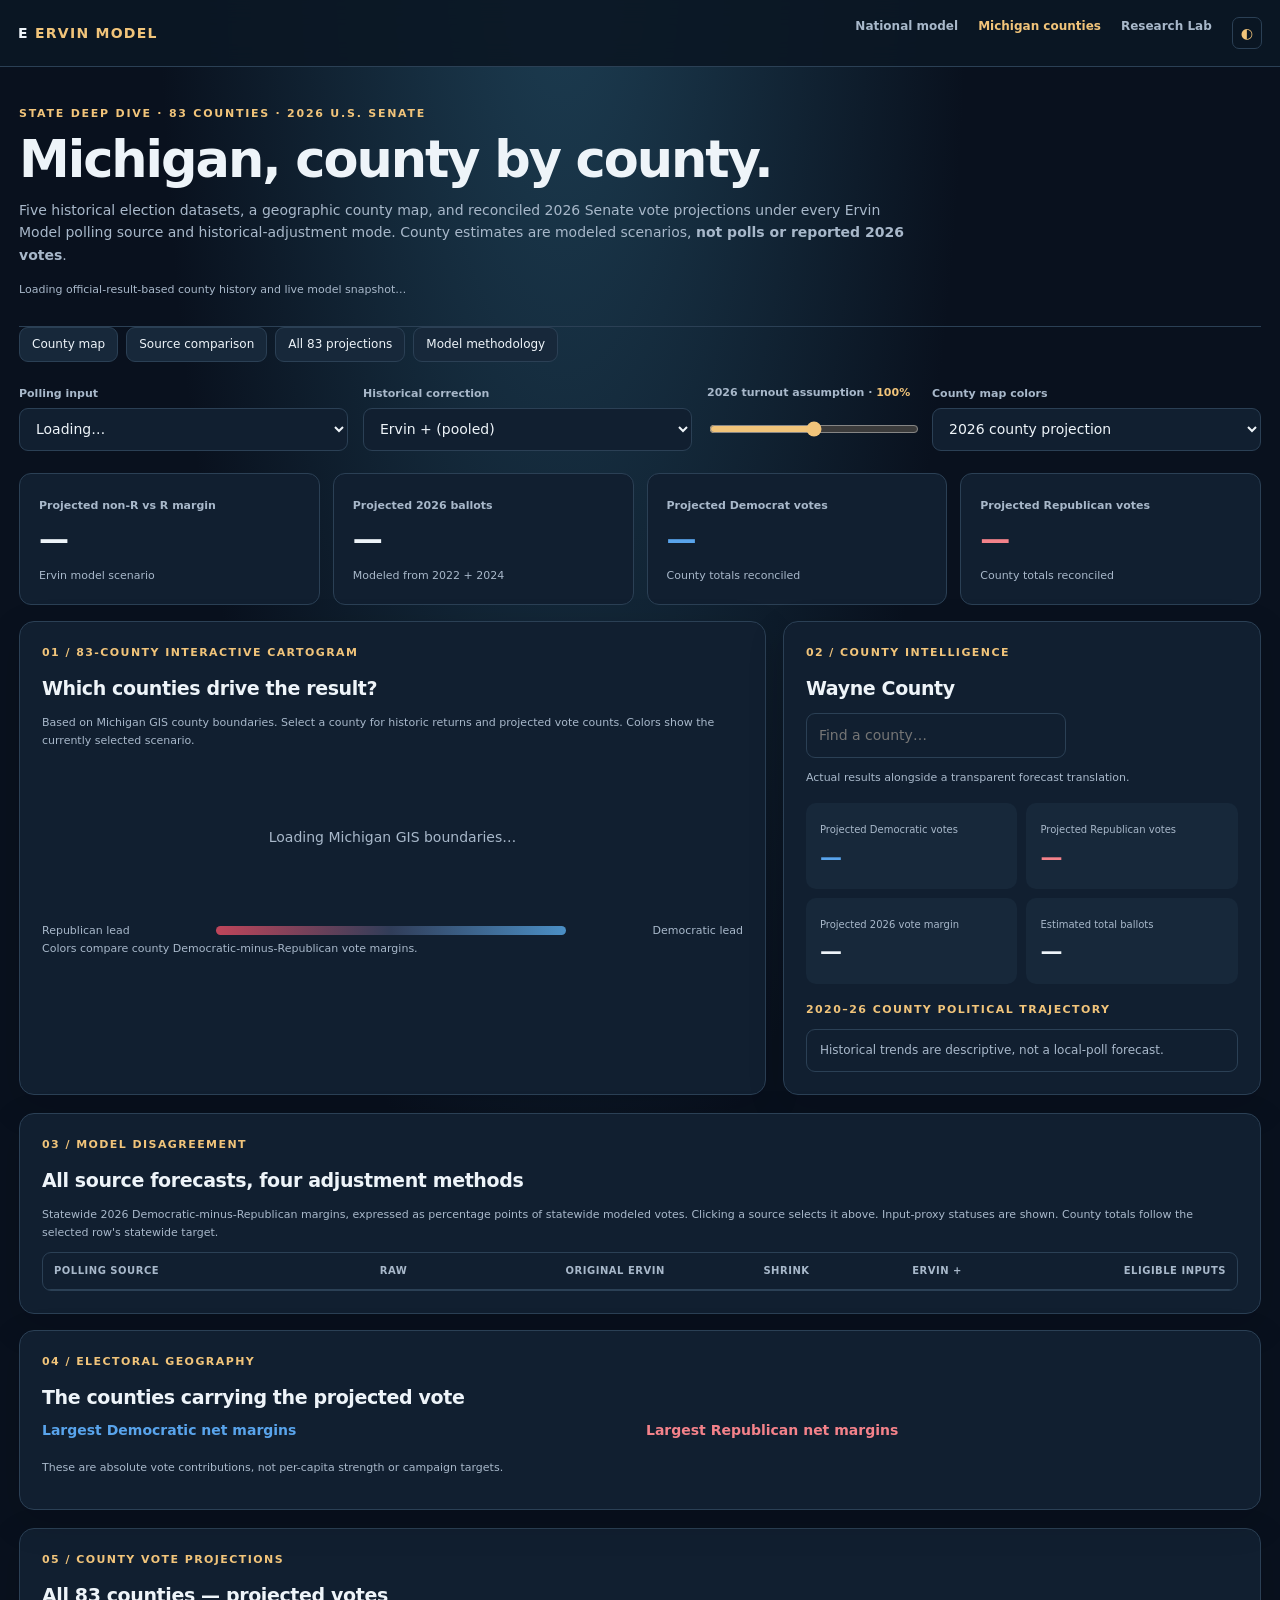
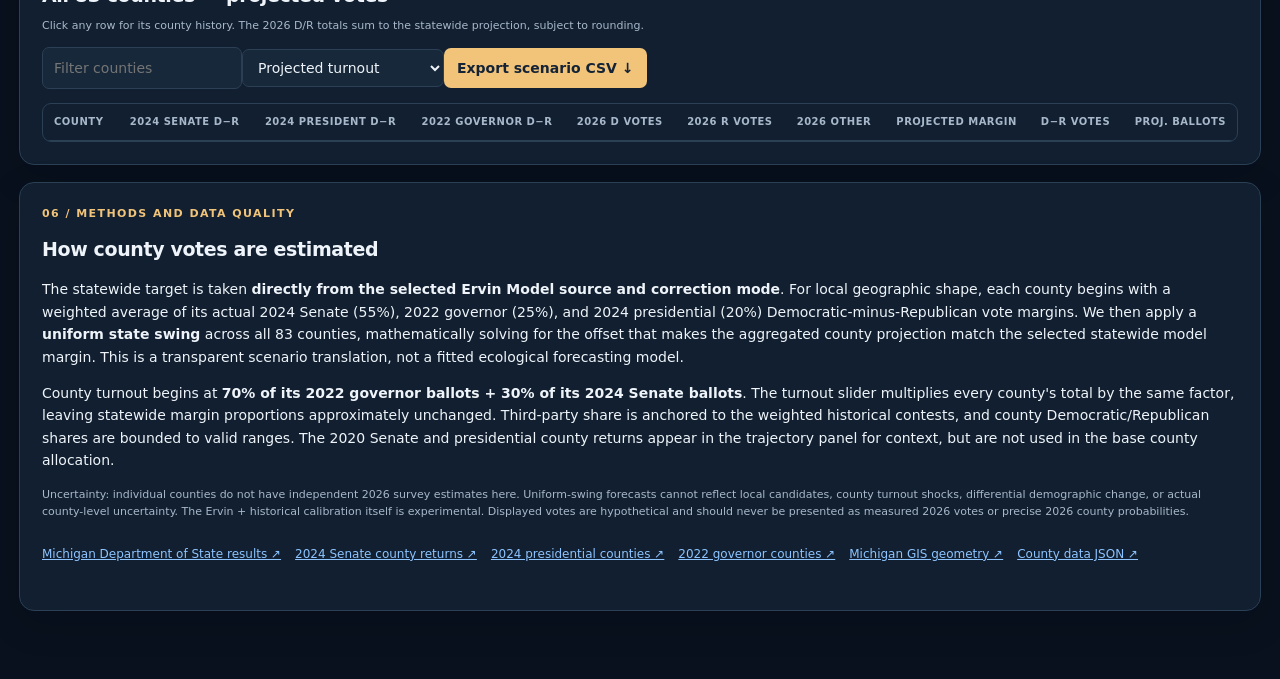
==== michigan/index.html @ 318b528e "Create Michigan 83-county map and scenario forecast dashboard structure" ====
<!doctype html>
<html lang="en"><head><meta charset="utf-8"><meta name="viewport" content="width=device-width,initial-scale=1">
<title>Michigan County Forecast • Ervin Model 2026</title>
<meta name="description" content="Michigan 2026 Senate county-by-county election projection using five elections of actual county history and the Ervin Model source tabs.">
<style>
:root{color-scheme:dark;--bg:#09111e;--panel:#111f30;--panel2:#17283a;--line:#2b4055;--muted:#a8b8ca;--text:#eef4f9;--blue:#59a4ec;--red:#f4828a;--gold:#f1c47a;--mapbg:#213146}
*{box-sizing:border-box}html{scroll-behavior:smooth}body{margin:0;font:14px/1.6 system-ui,-apple-system,"Segoe UI",sans-serif;background:radial-gradient(ellipse at 44% -5%,#1d3e53,transparent 40%),var(--bg);color:var(--text)}button,input,select{font:inherit}button{cursor:pointer}a{color:#8dc4ff}button:focus-visible,a:focus-visible,select:focus-visible,input:focus-visible{outline:2px solid var(--gold);outline-offset:2px}
.top{display:flex;align-items:center;justify-content:space-between;gap:20px;padding:17px max(18px,calc((100vw - 1390px)/2));background:#0b1724eb;border-bottom:1px solid var(--line);position:sticky;top:0;z-index:10;backdrop-filter:blur(12px)}
.brand{text-decoration:none;color:var(--text);font-weight:800;letter-spacing:.09em;font-size:14px}.brand strong{color:var(--gold)}.topnav{display:flex;gap:20px}.topnav a{color:var(--muted);text-decoration:none;font-size:12px;font-weight:700}.topnav a.active{color:var(--gold)}
.shell{width:min(1390px,calc(100% - 38px));margin:0 auto 68px}.hero{padding:38px 0 27px;border-bottom:1px solid var(--line)}.eyebrow{font-size:11px;color:var(--gold);letter-spacing:.16em;font-weight:800;text-transform:uppercase}.hero h1{font-size:clamp(31px,4vw,51px);line-height:1.08;letter-spacing:-.04em;margin:9px 0 12px}.hero p{max-width:900px;color:var(--muted);font-size:14px;margin:0}.updated{font-size:11px;margin-top:15px;color:var(--muted)}.panel{background:var(--panel);border:1px solid var(--line);border-radius:15px;padding:22px;min-width:0;box-shadow:0 12px 36px #03091125}.panel h2{margin:0 0 7px;font-size:19px;letter-spacing:-.02em}.micro{font-size:11px;color:var(--muted)}.section-title{font-size:11px;letter-spacing:.13em;text-transform:uppercase;font-weight:800;color:var(--gold);margin-bottom:11px}.controls{display:flex;gap:15px;flex-wrap:wrap;align-items:end;margin:22px 0}.controls label{display:flex;flex-direction:column;gap:5px;min-width:150px;flex:1}.controls label span{font-size:11px;color:var(--muted);font-weight:700}.controls select,.controls input,.county-head input{background:var(--panel);border:1px solid var(--line);border-radius:9px;padding:10px 12px;color:var(--text);min-height:43px;width:100%}.controls label.mini{min-width:145px;flex:0 1 210px}.controls output{color:var(--gold);font-weight:800}.panelnav{margin:0 0 15px;display:flex;flex-wrap:wrap;gap:8px}.panelnav a{font-size:12px;text-decoration:none;padding:7px 12px;border:1px solid var(--line);border-radius:9px;color:var(--text);background:var(--panel2)}
.stat-grid{display:grid;grid-template-columns:repeat(4,minmax(0,1fr));gap:13px;margin:16px 0}.stat{padding:19px;border-radius:12px;background:var(--panel);border:1px solid var(--line)}.stat b{font-size:clamp(19px,2.5vw,30px);letter-spacing:-.03em;display:block}.stat .name{font-size:11px;color:var(--muted);font-weight:700}.stat .foot{font-size:11px;color:var(--muted)}.blue{color:var(--blue)}.red{color:var(--red)}.gold{color:var(--gold)}
.main-grid{display:grid;grid-template-columns:minmax(0,1.25fr) minmax(340px,.8fr);gap:17px}.mapbox{width:100%;display:block;max-height:690px;aspect-ratio:1.34;background:radial-gradient(circle at 50% 65%,#14293e,#0d1b2a);border-radius:12px;margin-top:13px}.mapbox path{stroke:#131f2d;stroke-width:.7;vector-effect:non-scaling-stroke;cursor:pointer;transition:fill .12s,stroke .12s}.mapbox path:hover,.mapbox path.active{stroke:var(--gold);stroke-width:2.6;filter:brightness(1.15)}.legend{display:flex;align-items:center;justify-content:space-between;gap:12px;color:var(--muted);font-size:11px;margin-top:9px}.gradient{height:9px;width:50%;min-width:130px;border-radius:9px;background:linear-gradient(90deg,#bf455a,#303d59,#4b8fc5)}.county-head{display:flex;justify-content:space-between;gap:10px;align-items:center;flex-wrap:wrap}.county-head input{max-width:260px}.county-head h2{margin:0}.countystats{display:grid;grid-template-columns:repeat(2,minmax(0,1fr));gap:9px;margin:17px 0}.countystats>div{background:var(--panel2);padding:14px;border-radius:10px}.countystats strong{font-size:22px;display:block}.countystats small{color:var(--muted);font-size:10px}.trend-row{display:grid;grid-template-columns:100px 1fr 76px;gap:10px;align-items:center;margin:12px 0;font-size:12px}.track{height:12px;border-radius:7px;background:#20364c;position:relative;overflow:hidden}.track::before{content:"";position:absolute;left:50%;top:0;height:100%;width:1px;background:#fff7}.track i{position:absolute;top:0;height:100%;border-radius:5px}.note{padding:11px 13px;border:1px solid var(--line);border-radius:9px;color:var(--muted);font-size:12px}.model-grid{display:grid;grid-template-columns:1fr;gap:16px;margin:18px 0}.scroll{overflow:auto;max-width:100%;border:1px solid var(--line);border-radius:9px}table{border-collapse:collapse;width:100%;min-width:850px;font-size:12px}th,td{border-bottom:1px solid var(--line);padding:10px 11px;text-align:right;white-space:nowrap;font-variant-numeric:tabular-nums}th{font-size:10px;text-transform:uppercase;color:var(--muted);letter-spacing:.05em}th:first-child,td:first-child{text-align:left}tbody tr[data-county]{cursor:pointer}tbody tr:hover,tbody tr.selected{background:#223b52}td.blue{font-weight:700}td.red{font-weight:700}.table-row-head{display:flex;gap:12px;flex-wrap:wrap;align-items:center;justify-content:space-between;margin-bottom:14px}.table-row-head input,.table-row-head select{background:var(--panel2);color:var(--text);padding:9px 11px;border:1px solid var(--line);border-radius:7px}.table-row-head input{width:200px}.table-row-head select{max-width:230px}.winners{display:grid;grid-template-columns:repeat(2,minmax(0,1fr));gap:12px}.winners ul{list-style:none;padding:0;margin:6px 0}.winners li{padding:5px 0;border-bottom:1px solid var(--line);display:flex;justify-content:space-between;gap:9px}.winners strong{font-variant-numeric:tabular-nums}.sources{margin:24px 0;color:var(--muted);font-size:12px}.sources a{margin-right:14px}body.light{--bg:#edf2f5;--panel:#fff;--panel2:#f0f5fa;--line:#d3dfe9;--text:#152d40;--muted:#536b7b;--mapbg:#d6e8f4}.light .top{background:#f9fcffe8}.light .mapbox{background:#e6edf3}.loading{text-align:center;padding:65px;color:var(--muted)}.error{color:var(--red);font-weight:700}input[type=range]{accent-color:#f1c47a;padding:0;min-height:40px}@media(max-width:1000px){.main-grid{grid-template-columns:1fr}.stat-grid{grid-template-columns:repeat(2,minmax(0,1fr))}}@media(max-width:650px){.shell{width:calc(100% - 24px)}.top{padding:14px 12px}.topnav{gap:10px}.topnav a{font-size:10px}.hero{padding-top:25px}.panel{padding:14px}.controls label{flex:1 1 43%}.stat-grid{gap:8px}.stat{padding:12px}.winners{grid-template-columns:1fr}.county-head input{max-width:100%}.trend-row{grid-template-columns:78px 1fr 66px;font-size:11px}}@media(prefers-reduced-motion:reduce){*{transition:none!important;scroll-behavior:auto!important}}
</style></head>
<body><header class="top"><a class="brand" href="../">E <strong>ERVIN MODEL</strong></a><nav class="topnav"><a href="../">National model</a><a href="./" class="active" aria-current="page">Michigan counties</a><a href="../#researchLab">Research Lab</a><button id="themeToggle" style="color:var(--gold);border:1px solid var(--line);background:transparent;border-radius:7px;padding:4px 8px" aria-label="Toggle color theme">◐</button></nav></header>
<main class="shell"><div class="hero"><div class="eyebrow">State deep dive · 83 counties · 2026 U.S. Senate</div><h1>Michigan, county by county.</h1><p>Five historical election datasets, a geographic county map, and reconciled 2026 Senate vote projections under every Ervin Model polling source and historical-adjustment mode. County estimates are modeled scenarios, <strong>not polls or reported 2026 votes</strong>.</p><div class="updated" id="dataStatus">Loading official-result-based county history and live model snapshot…</div></div>
<nav class="panelnav" aria-label="Michigan analysis sections"><a href="#countyMap">County map</a><a href="#scenario">Source comparison</a><a href="#countyTable">All 83 projections</a><a href="#methodology">Model methodology</a></nav>
<section class="controls" aria-label="Michigan scenario settings">
<label><span>Polling input</span><select id="source"><option>Loading…</option></select></label>
<label><span>Historical correction</span><select id="mode"><option value="weighted">Ervin + (pooled)</option><option value="original">Original Ervin</option><option value="shrink">Shrink small samples</option><option value="raw">Unadjusted polling</option></select></label>
<label class="mini"><span>2026 turnout assumption · <output id="turnoutRead">100%</output></span><input id="turnout" type="range" min="75" max="125" value="100" step="1"></label>
<label><span>County map colors</span><select id="mapMode"><option value="projection">2026 county projection</option><option value="swing">Change vs 2024 Senate</option><option value="senate2024">Actual 2024 Senate</option><option value="president2024">Actual 2024 presidential</option><option value="governor2022">Actual 2022 governor</option><option value="turnout">Projected county ballots</option></select></label>
</section>
<section class="stat-grid" aria-label="Michigan statewide projected totals">
<div class="stat"><span class="name">Projected non-R vs R margin</span><b id="stateMargin">—</b><span class="foot" id="stateMarginDesc">Ervin model scenario</span></div>
<div class="stat"><span class="name">Projected 2026 ballots</span><b id="stateVotes">—</b><span class="foot">Modeled from 2022 + 2024</span></div>
<div class="stat"><span class="name">Projected Democrat votes</span><b id="stateDem" class="blue">—</b><span class="foot">County totals reconciled</span></div>
<div class="stat"><span class="name">Projected Republican votes</span><b id="stateRep" class="red">—</b><span class="foot">County totals reconciled</span></div></section>
<div class="main-grid" id="countyMap">
<section class="panel"><div class="section-title">01 / 83-county interactive cartogram</div><h2>Which counties drive the result?</h2><p class="micro">Based on Michigan GIS county boundaries. Select a county for historic returns and projected vote counts. Colors show the currently selected scenario.</p><div id="mapStatus" class="loading">Loading Michigan GIS boundaries…</div><svg id="map" class="mapbox" role="img" aria-label="Michigan county projected election margin map" viewBox="0 0 1000 750" style="display:none"></svg><div class="legend"><span>Republican lead</span><div class="gradient" id="mapLegend"></div><span>Democratic lead</span></div><div class="micro" id="mapCaption">Colors compare county Democratic-minus-Republican vote margins.</div></section>
<aside class="panel" id="countyDetail"><div class="county-head"><div><div class="section-title">02 / County intelligence</div><h2 id="countyName">Wayne County</h2></div><input id="countyPicker" type="search" list="countyOptions" placeholder="Find a county…" aria-label="Find a county"><datalist id="countyOptions"></datalist></div>
<p class="micro" id="countyCaption">Actual results alongside a transparent forecast translation.</p>
<div class="countystats"><div><small>Projected Democratic votes</small><strong class="blue" id="countyDem">—</strong></div><div><small>Projected Republican votes</small><strong class="red" id="countyRep">—</strong></div><div><small>Projected 2026 vote margin</small><strong id="countyMargin">—</strong></div><div><small>Estimated total ballots</small><strong id="countyTurnout">—</strong></div></div>
<div class="section-title">2020–26 county political trajectory</div><div id="countyTrend"></div><div class="note" id="countyNote">Historical trends are descriptive, not a local-poll forecast.</div></aside>
</div>
<div class="model-grid" id="scenario"><section class="panel"><div class="section-title">03 / Model disagreement</div><h2>All source forecasts, four adjustment methods</h2><p class="micro">Statewide 2026 Democratic-minus-Republican margins, expressed as percentage points of statewide modeled votes. Clicking a source selects it above. Input-proxy statuses are shown. County totals follow the selected row's statewide target.</p><div class="scroll"><table><thead><tr><th>Polling source</th><th>Raw</th><th>Original Ervin</th><th>Shrink</th><th>Ervin +</th><th>Eligible inputs</th></tr></thead><tbody id="scenarioRows"></tbody></table></div></section>
<section class="panel"><div class="section-title">04 / Electoral geography</div><h2>The counties carrying the projected vote</h2><div class="winners"><div><strong class="blue">Largest Democratic net margins</strong><ul id="demStrongholds"></ul></div><div><strong class="red">Largest Republican net margins</strong><ul id="repStrongholds"></ul></div></div><p class="micro">These are absolute vote contributions, not per-capita strength or campaign targets.</p></section></div>
<section class="panel" id="countyTable"><div class="section-title">05 / County vote projections</div><div class="table-row-head"><div><h2>All 83 counties — projected votes</h2><div class="micro">Click any row for its county history. The 2026 D/R totals sum to the statewide projection, subject to rounding.</div></div><div><input id="countyFilter" type="search" placeholder="Filter counties" aria-label="Filter counties"><select id="countySort" aria-label="Sort counties"><option value="size">Projected turnout</option><option value="margin">Projected D-R votes</option><option value="swing">Largest swing vs 2024</option><option value="name">County name</option></select><button id="download" style="padding:9px 13px;background:var(--gold);border:0;border-radius:7px;color:#142336;font-weight:800">Export scenario CSV ↓</button></div></div><div class="scroll"><table><thead><tr><th>County</th><th>2024 Senate D−R</th><th>2024 president D−R</th><th>2022 governor D−R</th><th>2026 D votes</th><th>2026 R votes</th><th>2026 other</th><th>Projected margin</th><th>D−R votes</th><th>Proj. ballots</th></tr></thead><tbody id="countyRows"></tbody></table></div></section>
<section class="panel" id="methodology" style="margin-top:17px"><div class="section-title">06 / Methods and data quality</div><h2>How county votes are estimated</h2><p>The statewide target is taken <strong>directly from the selected Ervin Model source and correction mode</strong>. For local geographic shape, each county begins with a weighted average of its actual 2024 Senate (55%), 2022 governor (25%), and 2024 presidential (20%) Democratic-minus-Republican vote margins. We then apply a <strong>uniform state swing</strong> across all 83 counties, mathematically solving for the offset that makes the aggregated county projection match the selected statewide model margin. This is a transparent scenario translation, not a fitted ecological forecasting model.</p>
<p>County turnout begins at <strong>70% of its 2022 governor ballots + 30% of its 2024 Senate ballots</strong>. The turnout slider multiplies every county's total by the same factor, leaving statewide margin proportions approximately unchanged. Third-party share is anchored to the weighted historical contests, and county Democratic/Republican shares are bounded to valid ranges. The 2020 Senate and presidential county returns appear in the trajectory panel for context, but are not used in the base county allocation.</p>
<p class="micro">Uncertainty: individual counties do not have independent 2026 survey estimates here. Uniform-swing forecasts cannot reflect local candidates, county turnout shocks, differential demographic change, or actual county-level uncertainty. The Ervin + historical calibration itself is experimental. Displayed votes are hypothetical and should never be presented as measured 2026 votes or precise 2026 county probabilities.</p>
<div class="sources"><a href="https://www.michigan.gov/sos/elections/election-results-and-data" target="_blank" rel="noopener noreferrer">Michigan Department of State results ↗</a><a href="https://en.wikipedia.org/wiki/2024_United_States_Senate_election_in_Michigan" target="_blank" rel="noopener noreferrer">2024 Senate county returns ↗</a><a href="https://en.wikipedia.org/wiki/2024_United_States_presidential_election_in_Michigan" target="_blank" rel="noopener noreferrer">2024 presidential counties ↗</a><a href="https://en.wikipedia.org/wiki/2022_Michigan_gubernatorial_election" target="_blank" rel="noopener noreferrer">2022 governor counties ↗</a><a href="https://www.mcgi.state.mi.us/maps/rest/services/BaseMap/County_Twp_City/MapServer/0" target="_blank" rel="noopener noreferrer">Michigan GIS geometry ↗</a><a href="county_history.json" target="_blank" rel="noopener noreferrer">County data JSON ↗</a></div></section>
</main>
<script src="../scripts/calibration_engine.js" defer></script><script src="dashboard.js" defer></script>
</body></html>
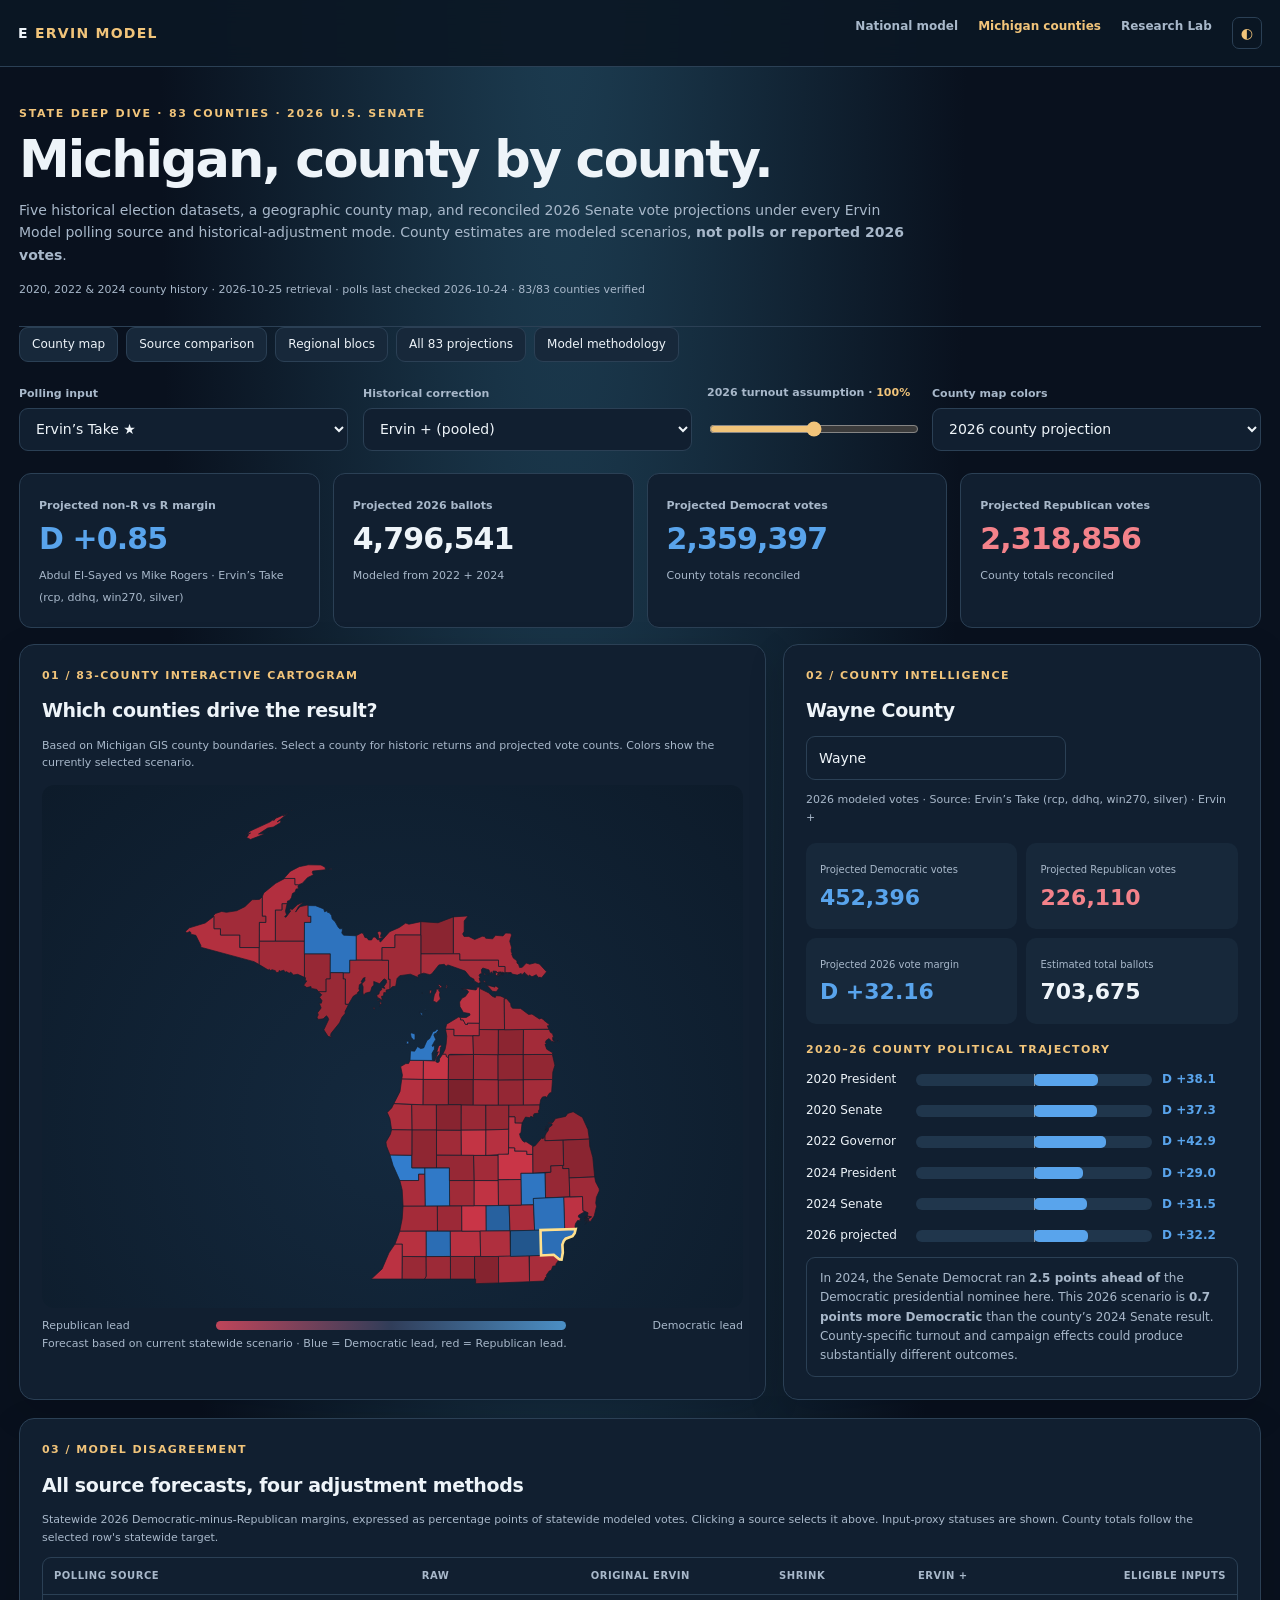
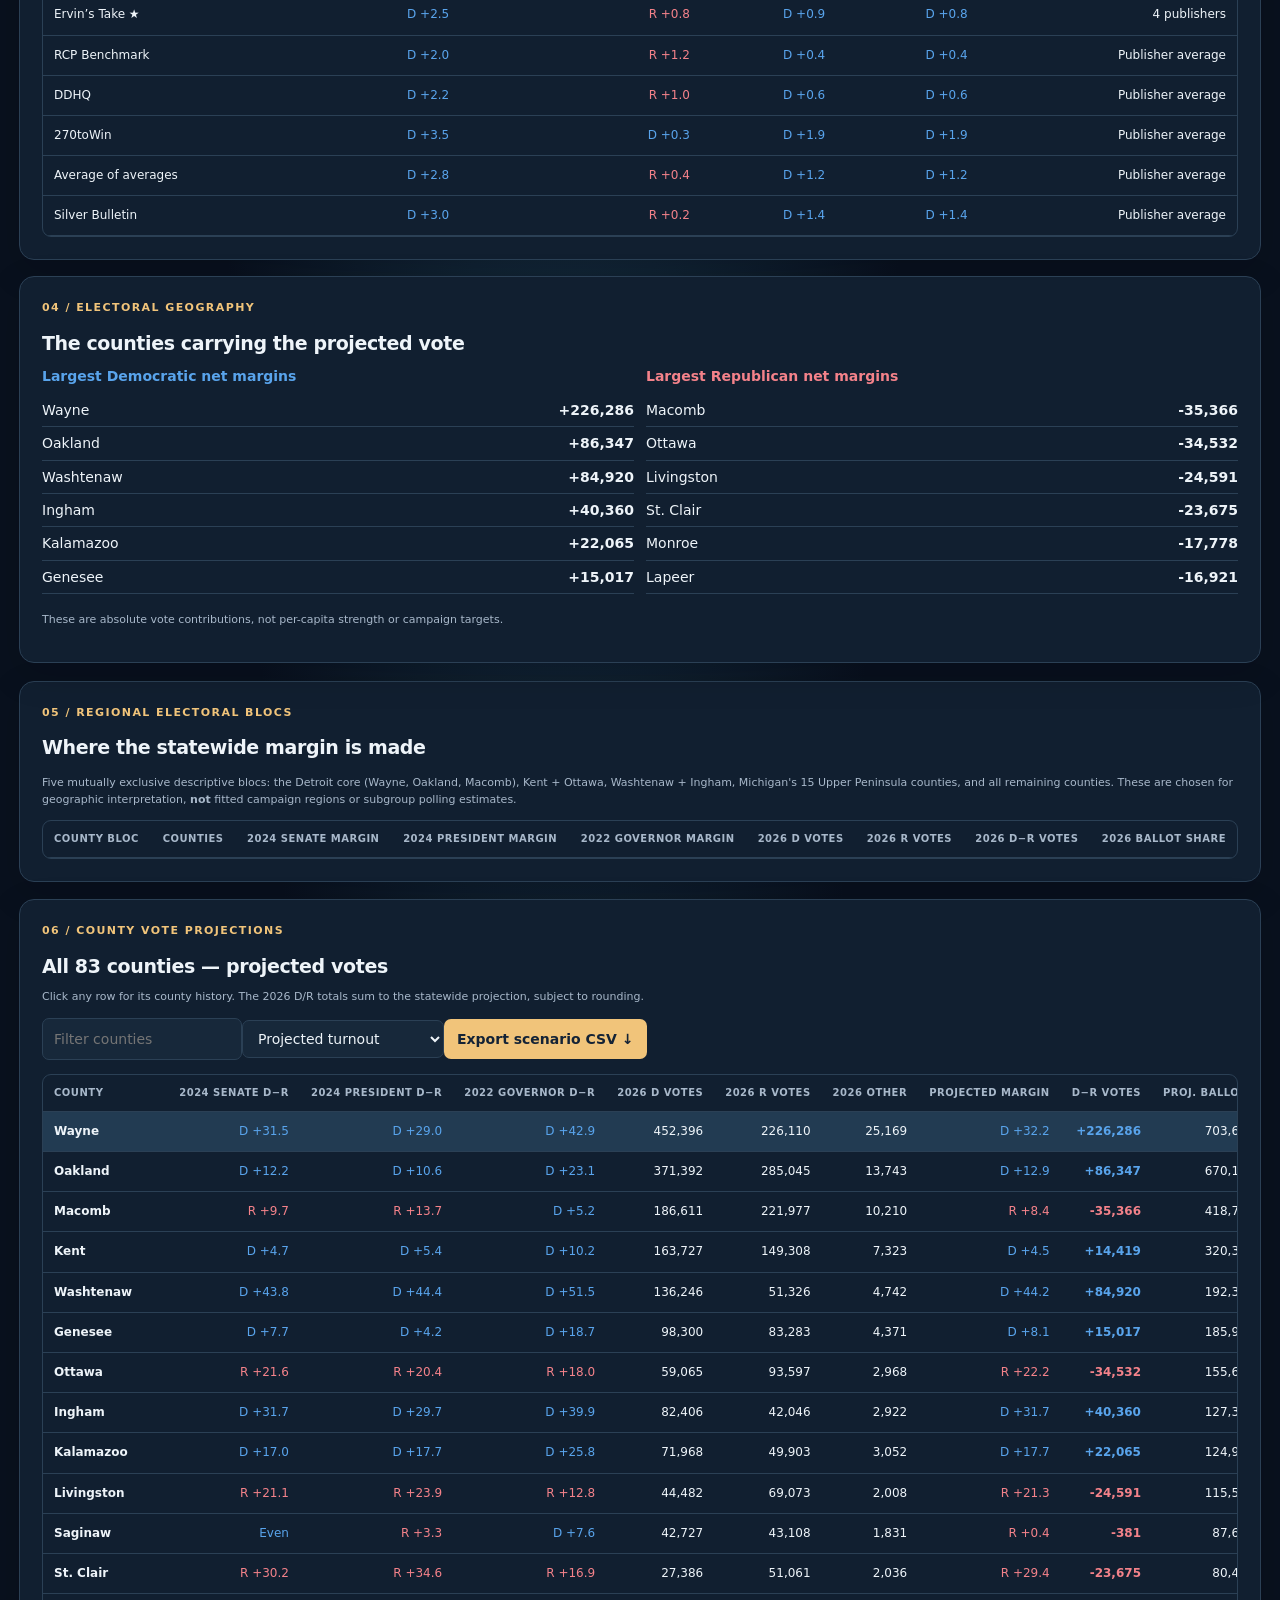
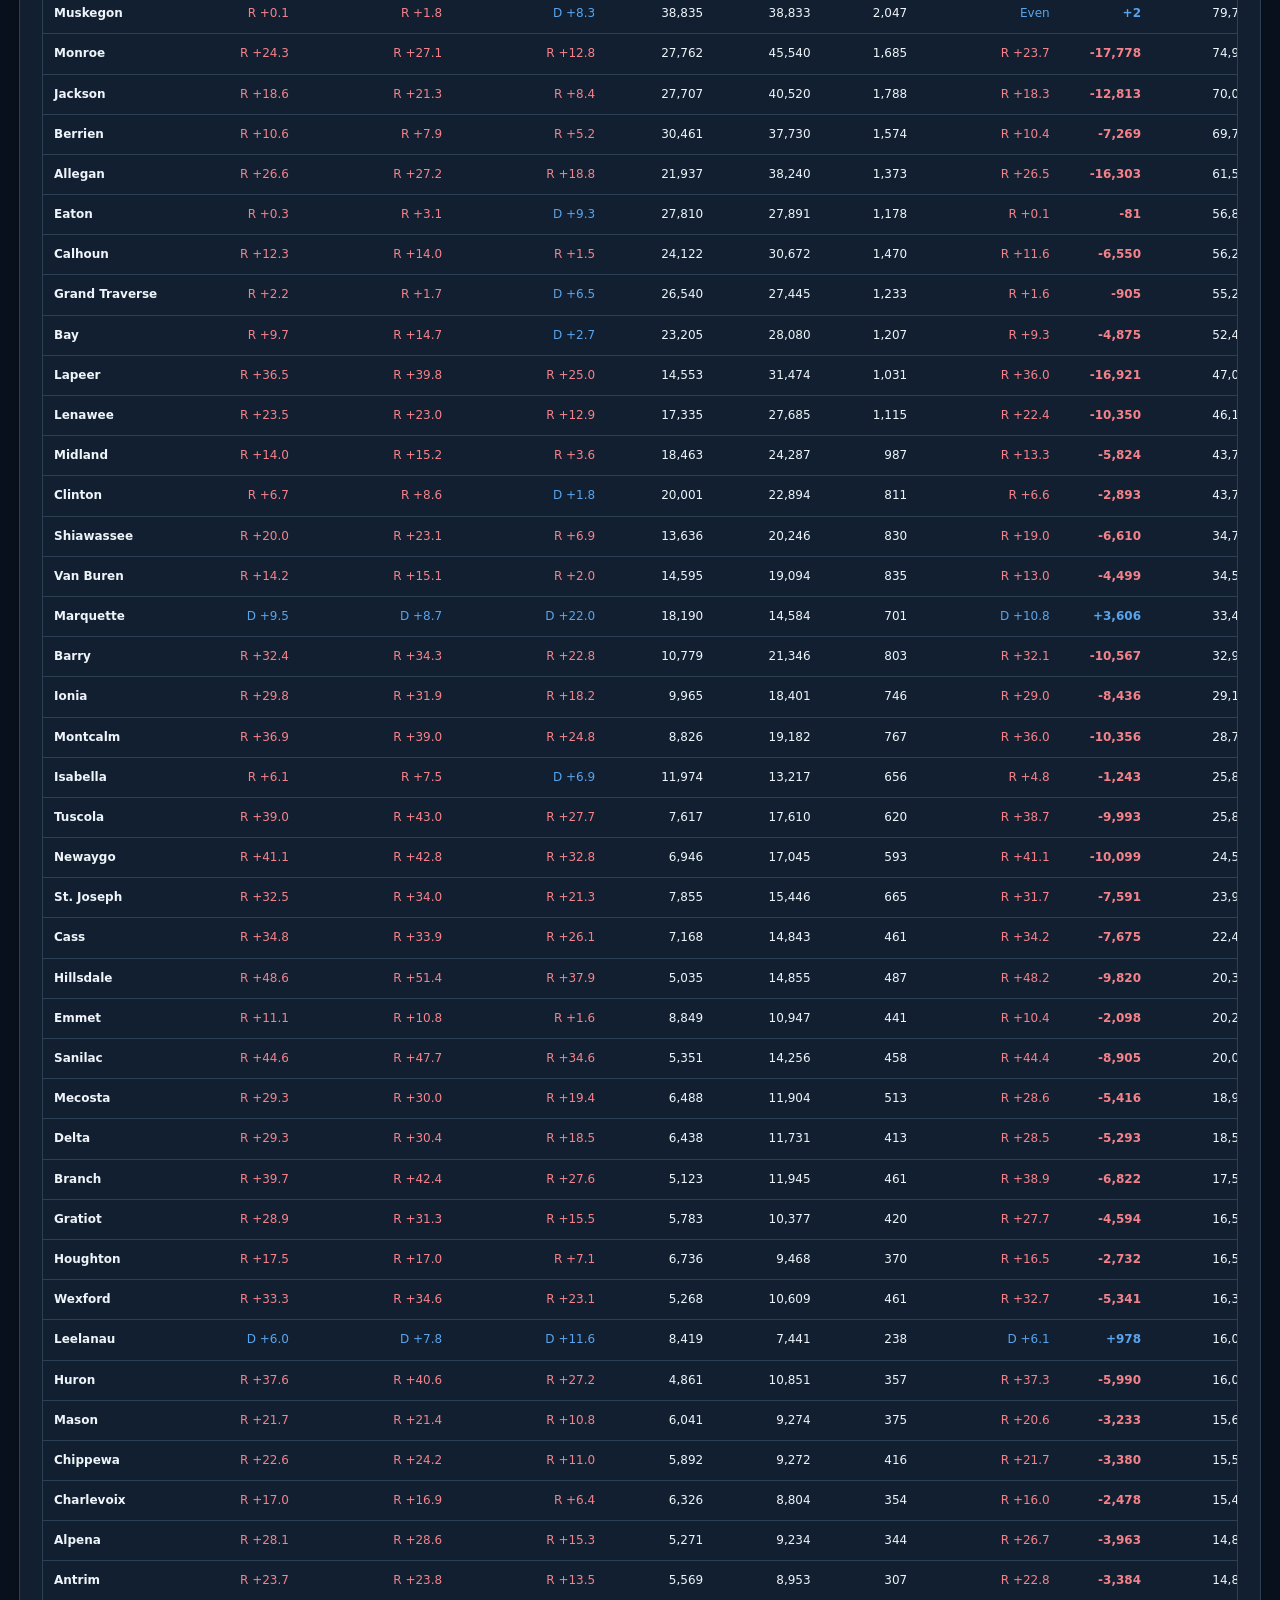
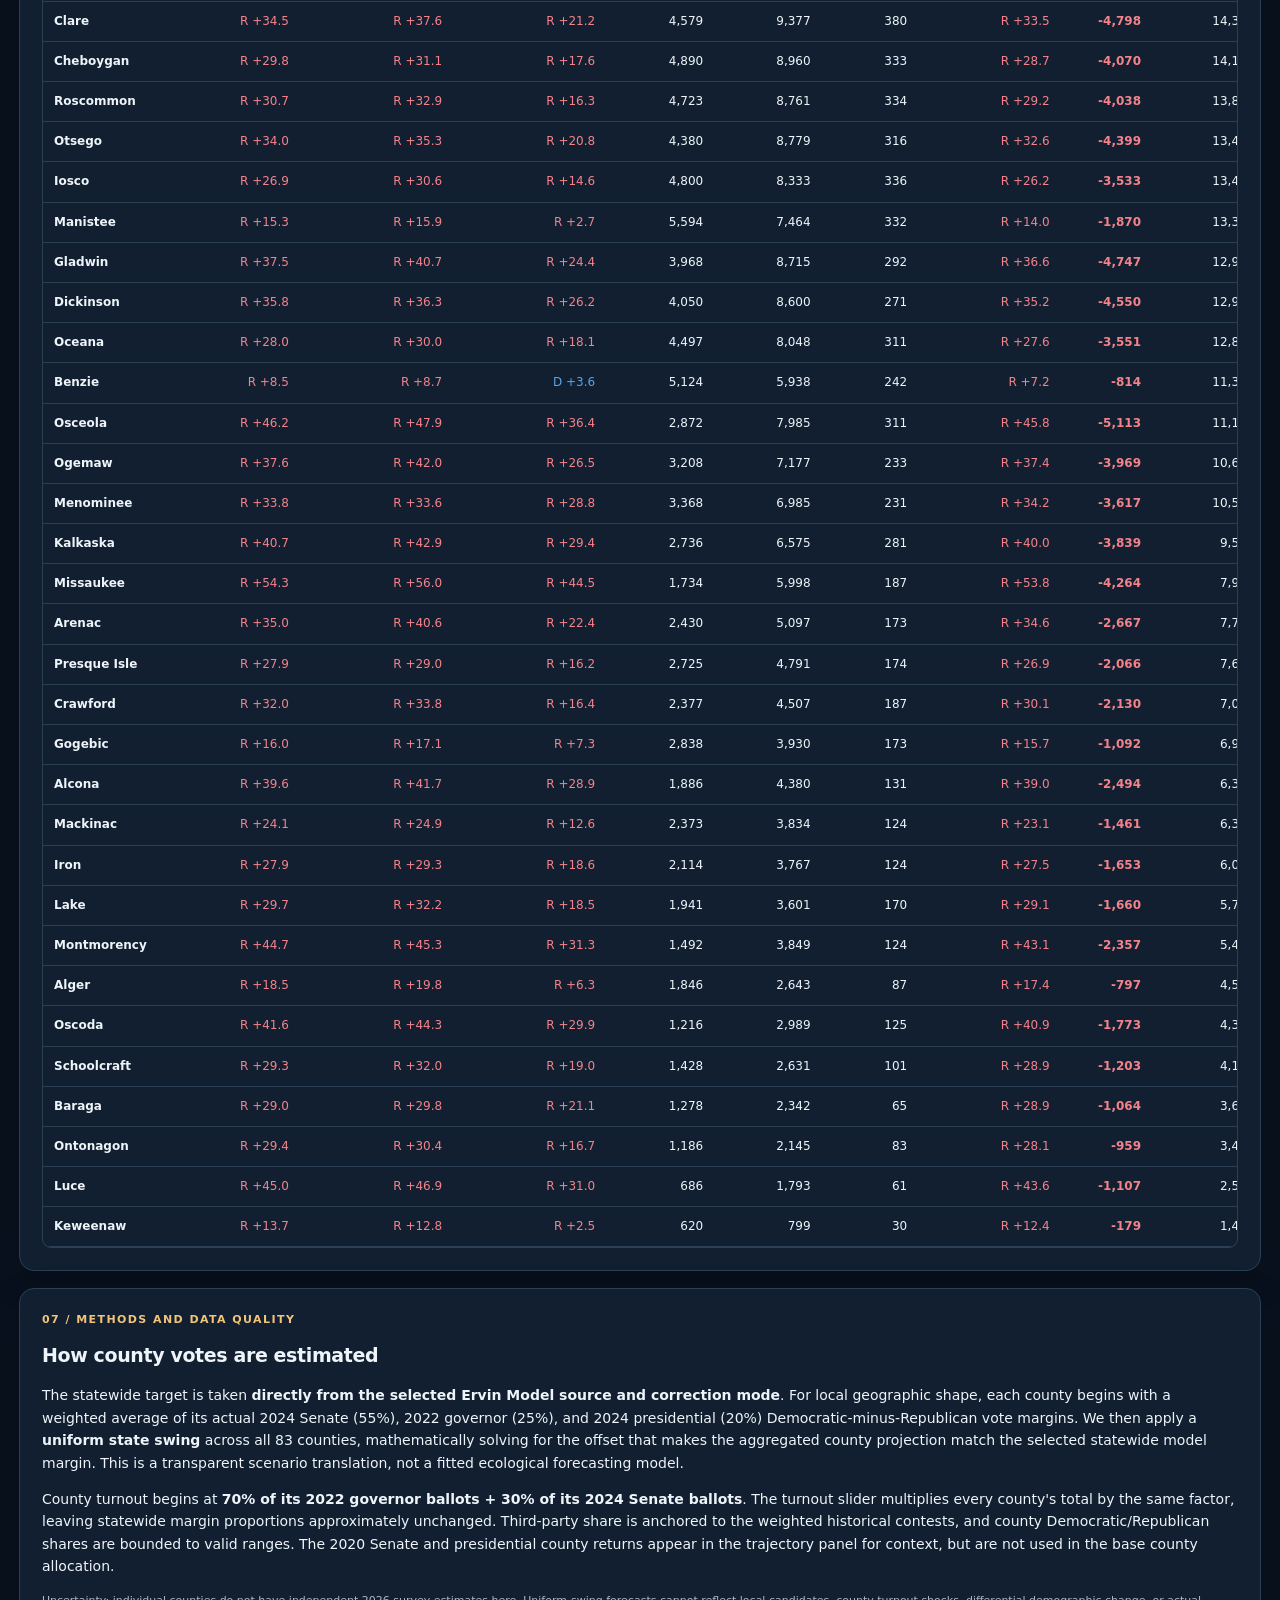
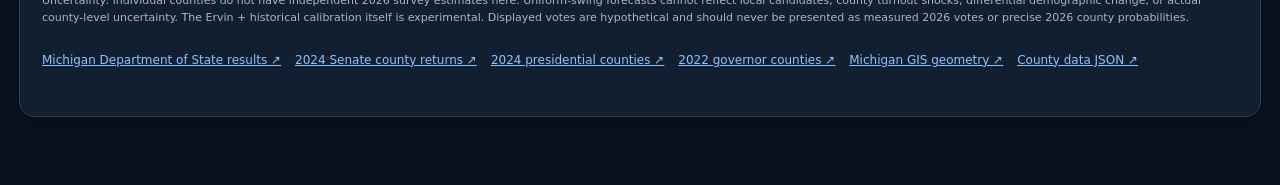
==== commit cecdc66b: "Add county-based Detroit, Grand Rapids, university, UP and remainder regional analysis" ====
--- a/michigan/index.html
+++ b/michigan/index.html
@@ -13,7 +13,7 @@
 </style></head>
 <body><header class="top"><a class="brand" href="../">E <strong>ERVIN MODEL</strong></a><nav class="topnav"><a href="../">National model</a><a href="./" class="active" aria-current="page">Michigan counties</a><a href="../#researchLab">Research Lab</a><button id="themeToggle" style="color:var(--gold);border:1px solid var(--line);background:transparent;border-radius:7px;padding:4px 8px" aria-label="Toggle color theme">◐</button></nav></header>
 <main class="shell"><div class="hero"><div class="eyebrow">State deep dive · 83 counties · 2026 U.S. Senate</div><h1>Michigan, county by county.</h1><p>Five historical election datasets, a geographic county map, and reconciled 2026 Senate vote projections under every Ervin Model polling source and historical-adjustment mode. County estimates are modeled scenarios, <strong>not polls or reported 2026 votes</strong>.</p><div class="updated" id="dataStatus">Loading official-result-based county history and live model snapshot…</div></div>
-<nav class="panelnav" aria-label="Michigan analysis sections"><a href="#countyMap">County map</a><a href="#scenario">Source comparison</a><a href="#countyTable">All 83 projections</a><a href="#methodology">Model methodology</a></nav>
+<nav class="panelnav" aria-label="Michigan analysis sections"><a href="#countyMap">County map</a><a href="#scenario">Source comparison</a><a href="#regional">Regional blocs</a><a href="#countyTable">All 83 projections</a><a href="#methodology">Model methodology</a></nav>
 <section class="controls" aria-label="Michigan scenario settings">
 <label><span>Polling input</span><select id="source"><option>Loading…</option></select></label>
 <label><span>Historical correction</span><select id="mode"><option value="weighted">Ervin + (pooled)</option><option value="original">Original Ervin</option><option value="shrink">Shrink small samples</option><option value="raw">Unadjusted polling</option></select></label>
@@ -34,8 +34,9 @@
 </div>
 <div class="model-grid" id="scenario"><section class="panel"><div class="section-title">03 / Model disagreement</div><h2>All source forecasts, four adjustment methods</h2><p class="micro">Statewide 2026 Democratic-minus-Republican margins, expressed as percentage points of statewide modeled votes. Clicking a source selects it above. Input-proxy statuses are shown. County totals follow the selected row's statewide target.</p><div class="scroll"><table><thead><tr><th>Polling source</th><th>Raw</th><th>Original Ervin</th><th>Shrink</th><th>Ervin +</th><th>Eligible inputs</th></tr></thead><tbody id="scenarioRows"></tbody></table></div></section>
 <section class="panel"><div class="section-title">04 / Electoral geography</div><h2>The counties carrying the projected vote</h2><div class="winners"><div><strong class="blue">Largest Democratic net margins</strong><ul id="demStrongholds"></ul></div><div><strong class="red">Largest Republican net margins</strong><ul id="repStrongholds"></ul></div></div><p class="micro">These are absolute vote contributions, not per-capita strength or campaign targets.</p></section></div>
-<section class="panel" id="countyTable"><div class="section-title">05 / County vote projections</div><div class="table-row-head"><div><h2>All 83 counties — projected votes</h2><div class="micro">Click any row for its county history. The 2026 D/R totals sum to the statewide projection, subject to rounding.</div></div><div><input id="countyFilter" type="search" placeholder="Filter counties" aria-label="Filter counties"><select id="countySort" aria-label="Sort counties"><option value="size">Projected turnout</option><option value="margin">Projected D-R votes</option><option value="swing">Largest swing vs 2024</option><option value="name">County name</option></select><button id="download" style="padding:9px 13px;background:var(--gold);border:0;border-radius:7px;color:#142336;font-weight:800">Export scenario CSV ↓</button></div></div><div class="scroll"><table><thead><tr><th>County</th><th>2024 Senate D−R</th><th>2024 president D−R</th><th>2022 governor D−R</th><th>2026 D votes</th><th>2026 R votes</th><th>2026 other</th><th>Projected margin</th><th>D−R votes</th><th>Proj. ballots</th></tr></thead><tbody id="countyRows"></tbody></table></div></section>
-<section class="panel" id="methodology" style="margin-top:17px"><div class="section-title">06 / Methods and data quality</div><h2>How county votes are estimated</h2><p>The statewide target is taken <strong>directly from the selected Ervin Model source and correction mode</strong>. For local geographic shape, each county begins with a weighted average of its actual 2024 Senate (55%), 2022 governor (25%), and 2024 presidential (20%) Democratic-minus-Republican vote margins. We then apply a <strong>uniform state swing</strong> across all 83 counties, mathematically solving for the offset that makes the aggregated county projection match the selected statewide model margin. This is a transparent scenario translation, not a fitted ecological forecasting model.</p>
+<section class="panel" id="regional" style="margin:17px 0"><div class="section-title">05 / Regional electoral blocs</div><h2>Where the statewide margin is made</h2><p class="micro">Five mutually exclusive descriptive blocs: the Detroit core (Wayne, Oakland, Macomb), Kent + Ottawa, Washtenaw + Ingham, Michigan's 15 Upper Peninsula counties, and all remaining counties. These are chosen for geographic interpretation, <strong>not</strong> fitted campaign regions or subgroup polling estimates.</p><div class="scroll"><table><thead><tr><th>County bloc</th><th>Counties</th><th>2024 Senate margin</th><th>2024 president margin</th><th>2022 governor margin</th><th>2026 D votes</th><th>2026 R votes</th><th>2026 D−R votes</th><th>2026 ballot share</th></tr></thead><tbody id="regionalRows"></tbody></table></div></section>
+<section class="panel" id="countyTable"><div class="section-title">06 / County vote projections</div><div class="table-row-head"><div><h2>All 83 counties — projected votes</h2><div class="micro">Click any row for its county history. The 2026 D/R totals sum to the statewide projection, subject to rounding.</div></div><div><input id="countyFilter" type="search" placeholder="Filter counties" aria-label="Filter counties"><select id="countySort" aria-label="Sort counties"><option value="size">Projected turnout</option><option value="margin">Projected D-R votes</option><option value="swing">Largest swing vs 2024</option><option value="name">County name</option></select><button id="download" style="padding:9px 13px;background:var(--gold);border:0;border-radius:7px;color:#142336;font-weight:800">Export scenario CSV ↓</button></div></div><div class="scroll"><table><thead><tr><th>County</th><th>2024 Senate D−R</th><th>2024 president D−R</th><th>2022 governor D−R</th><th>2026 D votes</th><th>2026 R votes</th><th>2026 other</th><th>Projected margin</th><th>D−R votes</th><th>Proj. ballots</th></tr></thead><tbody id="countyRows"></tbody></table></div></section>
+<section class="panel" id="methodology" style="margin-top:17px"><div class="section-title">07 / Methods and data quality</div><h2>How county votes are estimated</h2><p>The statewide target is taken <strong>directly from the selected Ervin Model source and correction mode</strong>. For local geographic shape, each county begins with a weighted average of its actual 2024 Senate (55%), 2022 governor (25%), and 2024 presidential (20%) Democratic-minus-Republican vote margins. We then apply a <strong>uniform state swing</strong> across all 83 counties, mathematically solving for the offset that makes the aggregated county projection match the selected statewide model margin. This is a transparent scenario translation, not a fitted ecological forecasting model.</p>
 <p>County turnout begins at <strong>70% of its 2022 governor ballots + 30% of its 2024 Senate ballots</strong>. The turnout slider multiplies every county's total by the same factor, leaving statewide margin proportions approximately unchanged. Third-party share is anchored to the weighted historical contests, and county Democratic/Republican shares are bounded to valid ranges. The 2020 Senate and presidential county returns appear in the trajectory panel for context, but are not used in the base county allocation.</p>
 <p class="micro">Uncertainty: individual counties do not have independent 2026 survey estimates here. Uniform-swing forecasts cannot reflect local candidates, county turnout shocks, differential demographic change, or actual county-level uncertainty. The Ervin + historical calibration itself is experimental. Displayed votes are hypothetical and should never be presented as measured 2026 votes or precise 2026 county probabilities.</p>
 <div class="sources"><a href="https://www.michigan.gov/sos/elections/election-results-and-data" target="_blank" rel="noopener noreferrer">Michigan Department of State results ↗</a><a href="https://en.wikipedia.org/wiki/2024_United_States_Senate_election_in_Michigan" target="_blank" rel="noopener noreferrer">2024 Senate county returns ↗</a><a href="https://en.wikipedia.org/wiki/2024_United_States_presidential_election_in_Michigan" target="_blank" rel="noopener noreferrer">2024 presidential counties ↗</a><a href="https://en.wikipedia.org/wiki/2022_Michigan_gubernatorial_election" target="_blank" rel="noopener noreferrer">2022 governor counties ↗</a><a href="https://www.mcgi.state.mi.us/maps/rest/services/BaseMap/County_Twp_City/MapServer/0" target="_blank" rel="noopener noreferrer">Michigan GIS geometry ↗</a><a href="county_history.json" target="_blank" rel="noopener noreferrer">County data JSON ↗</a></div></section>
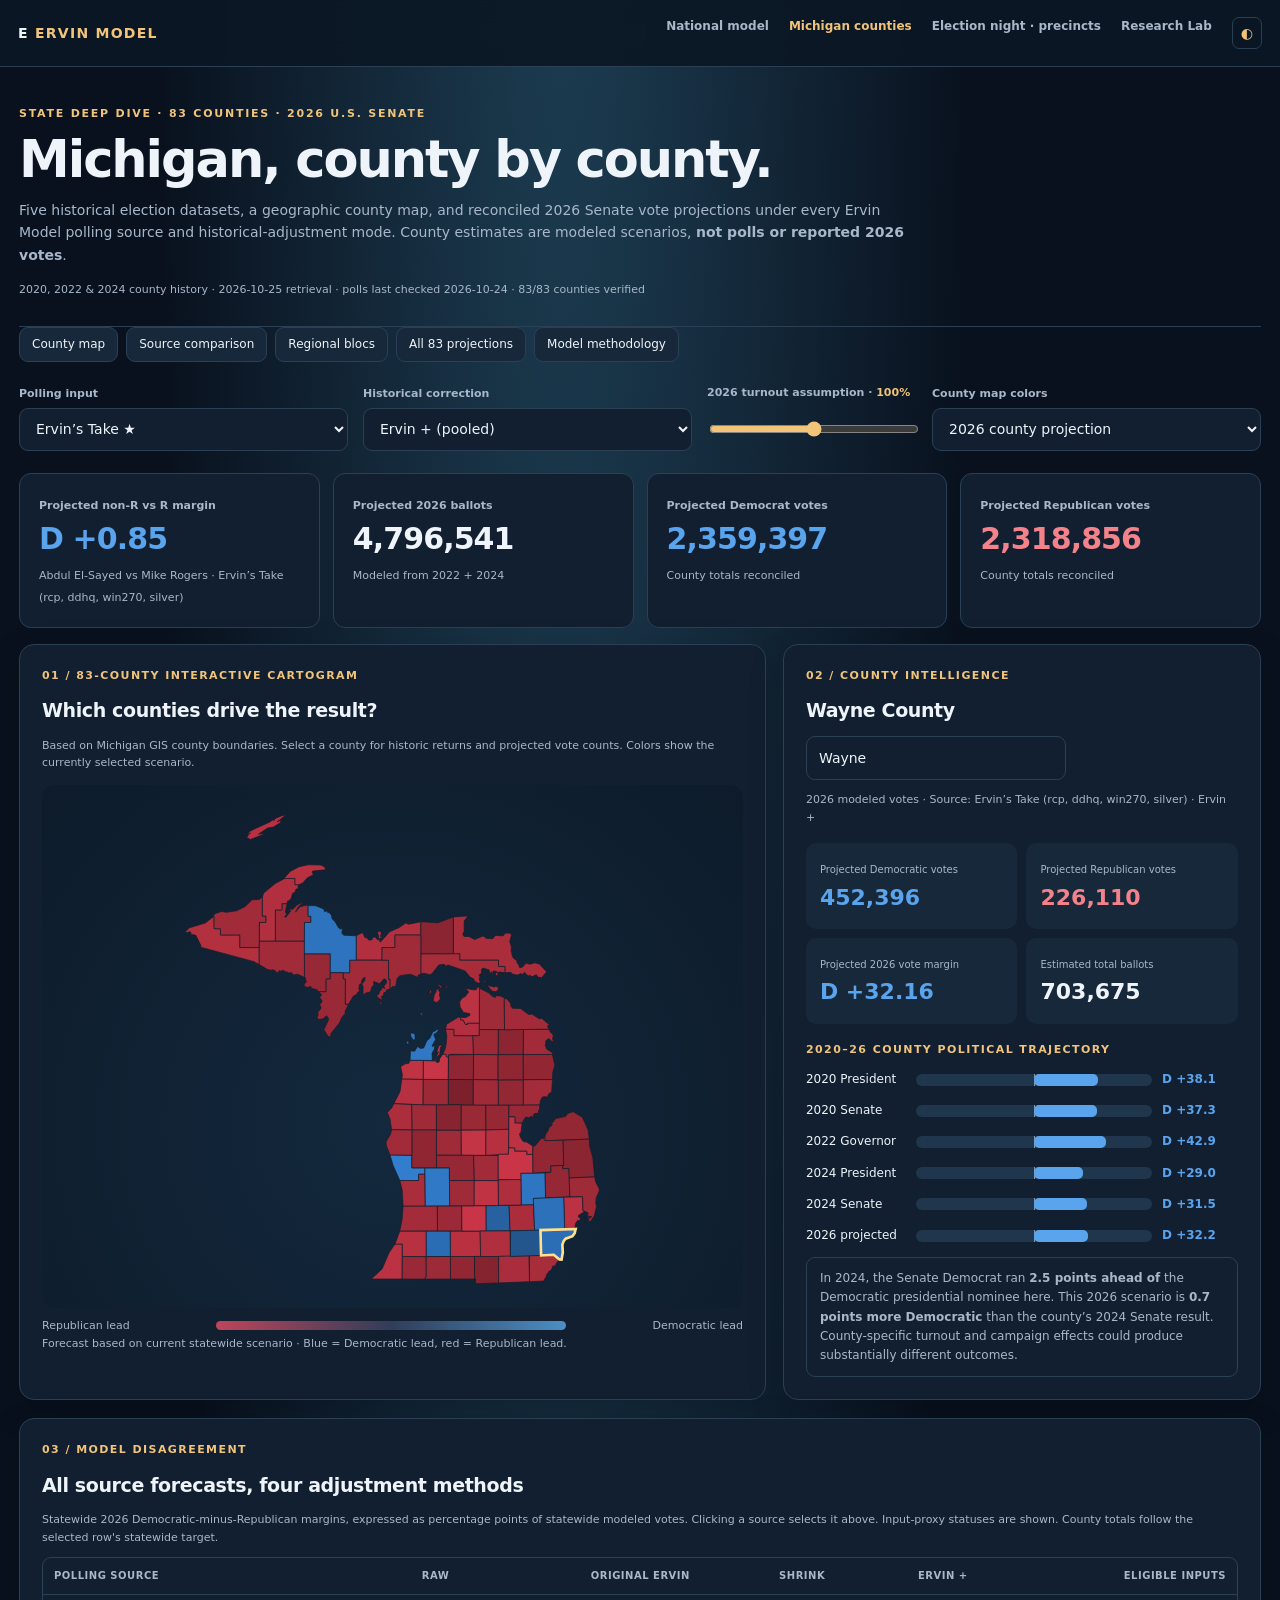
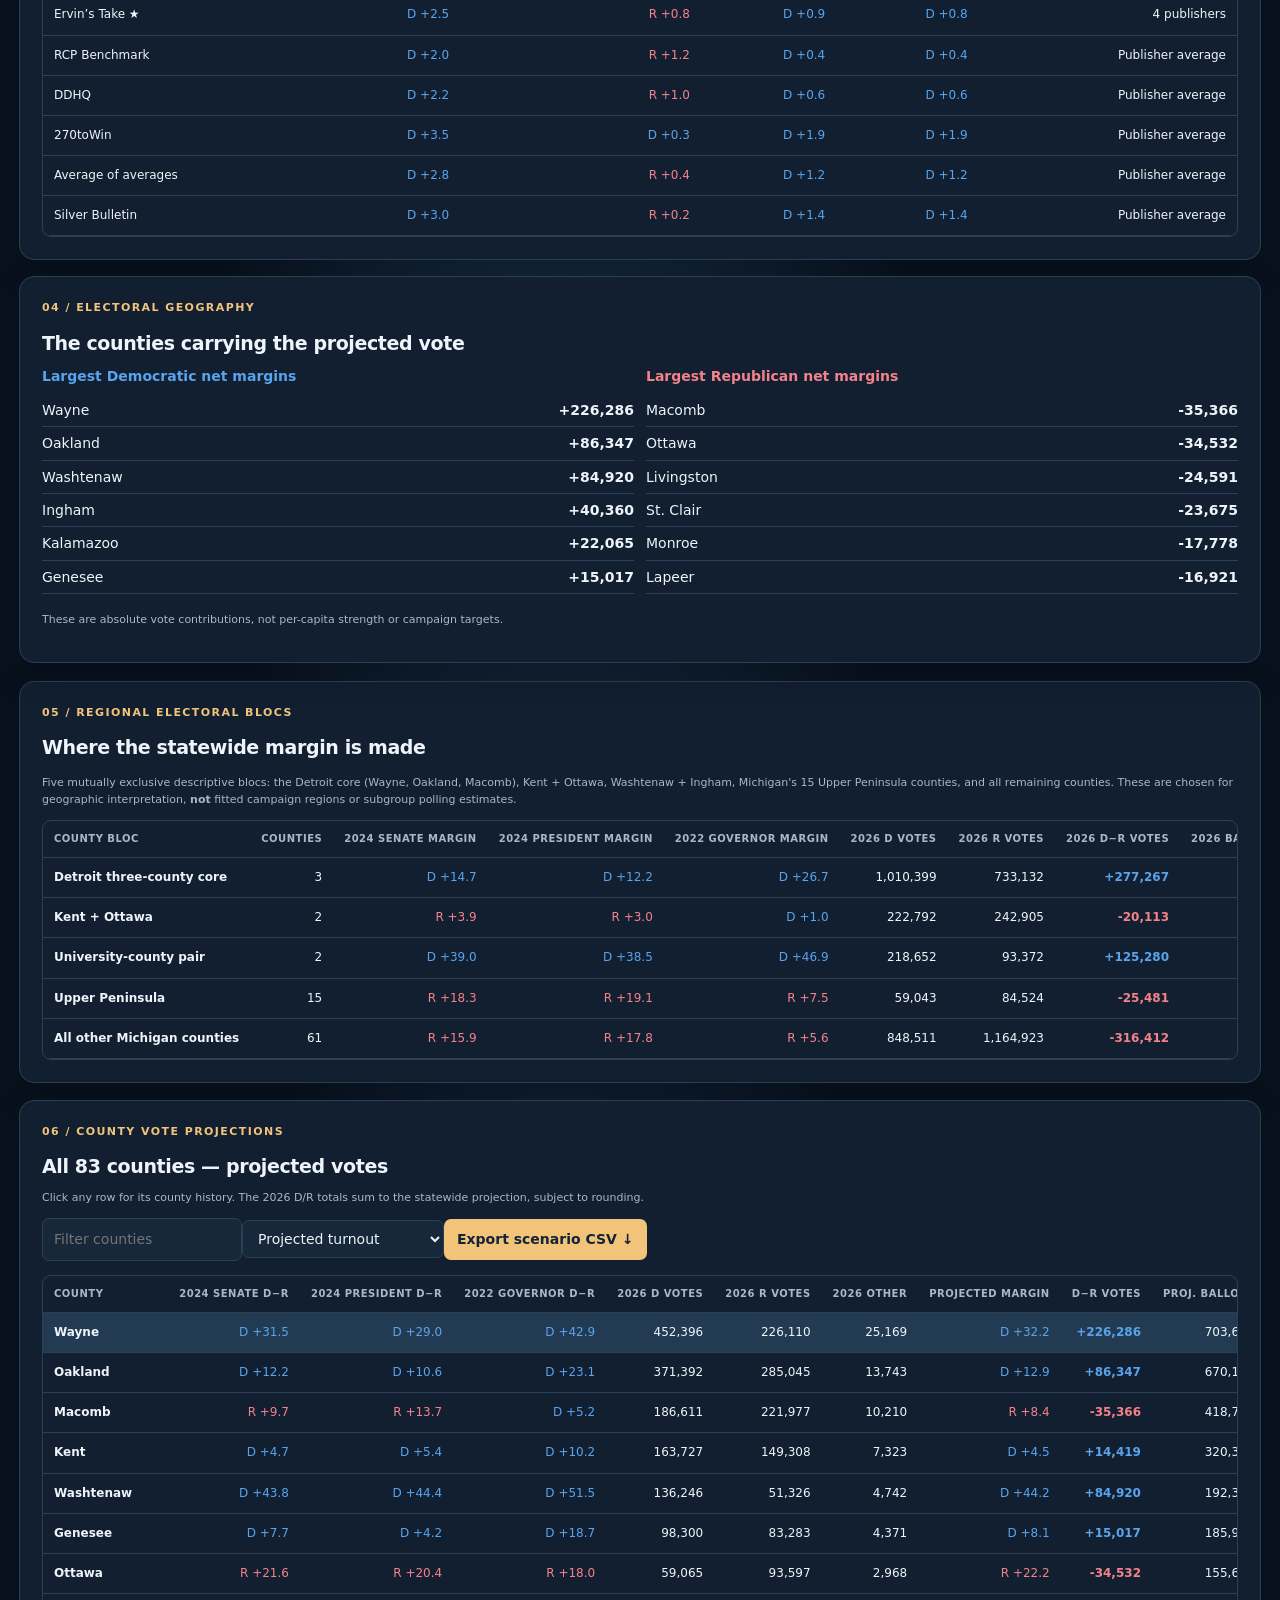
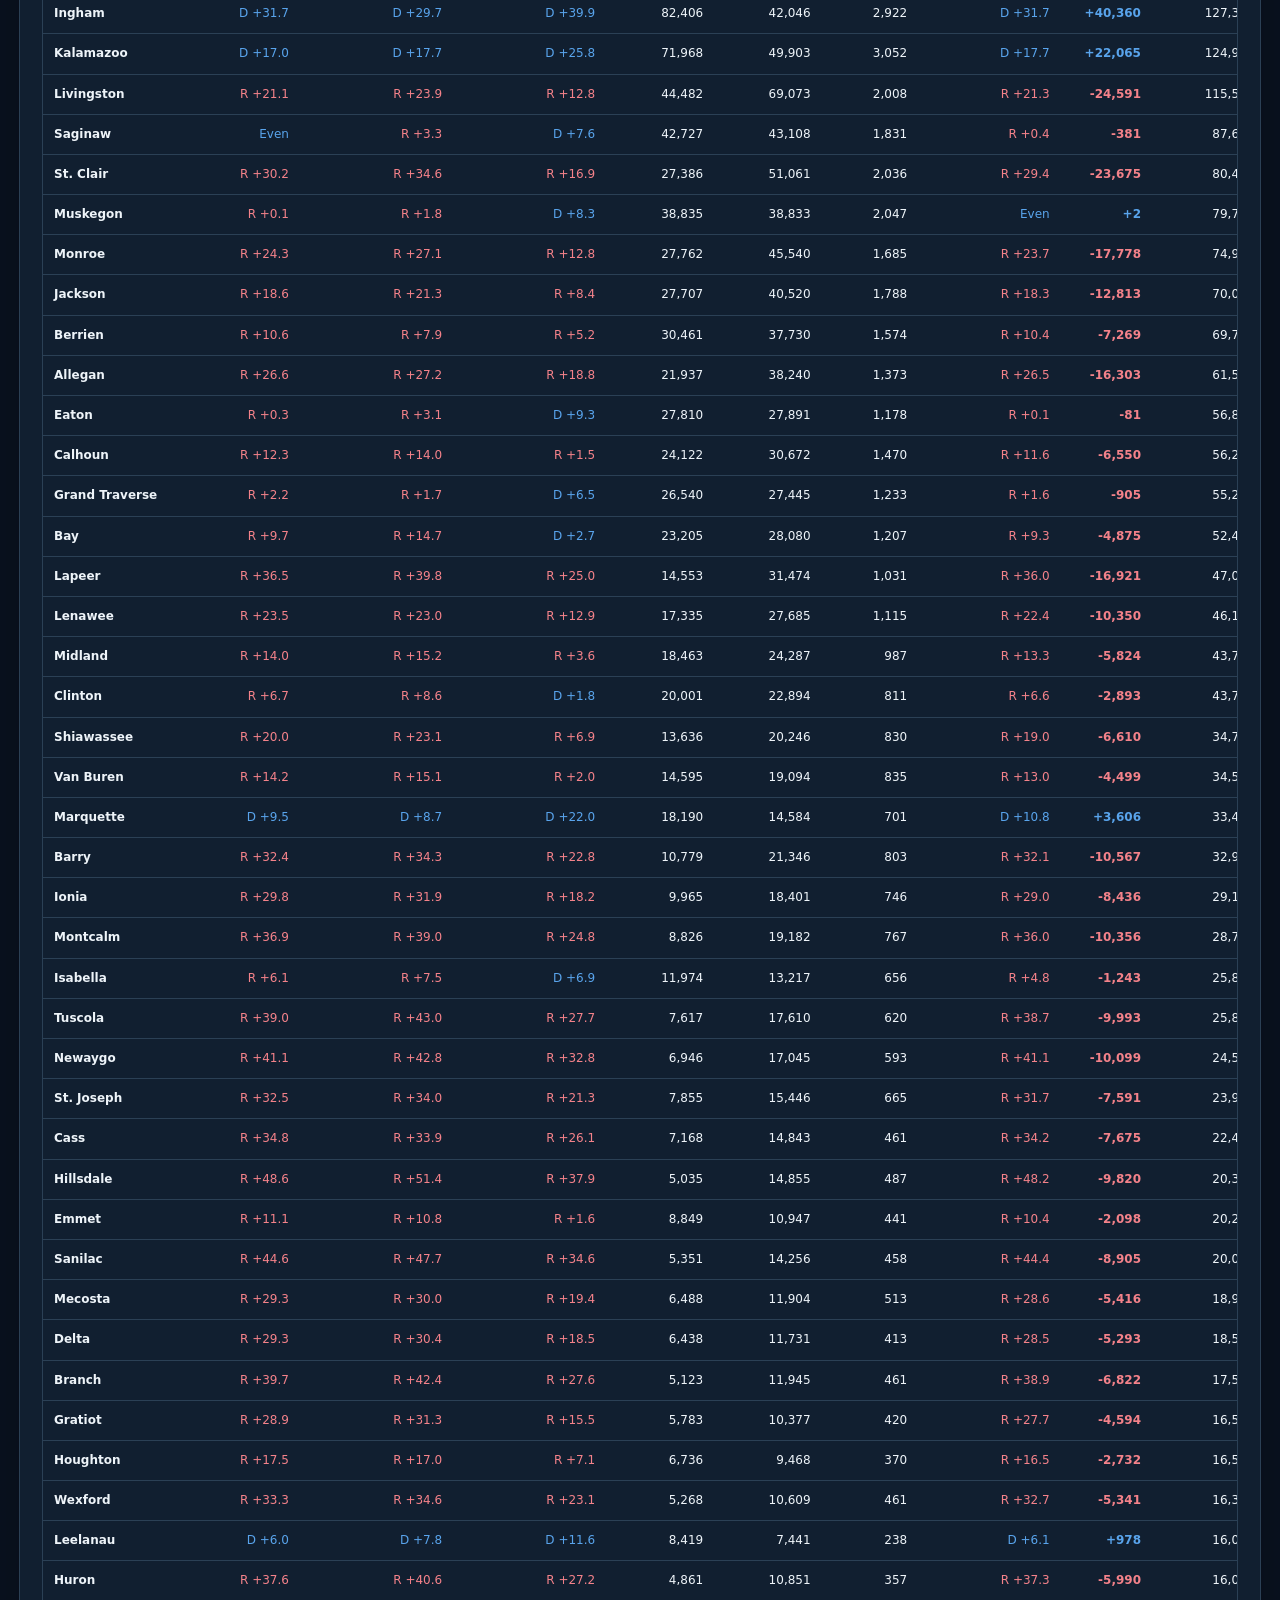
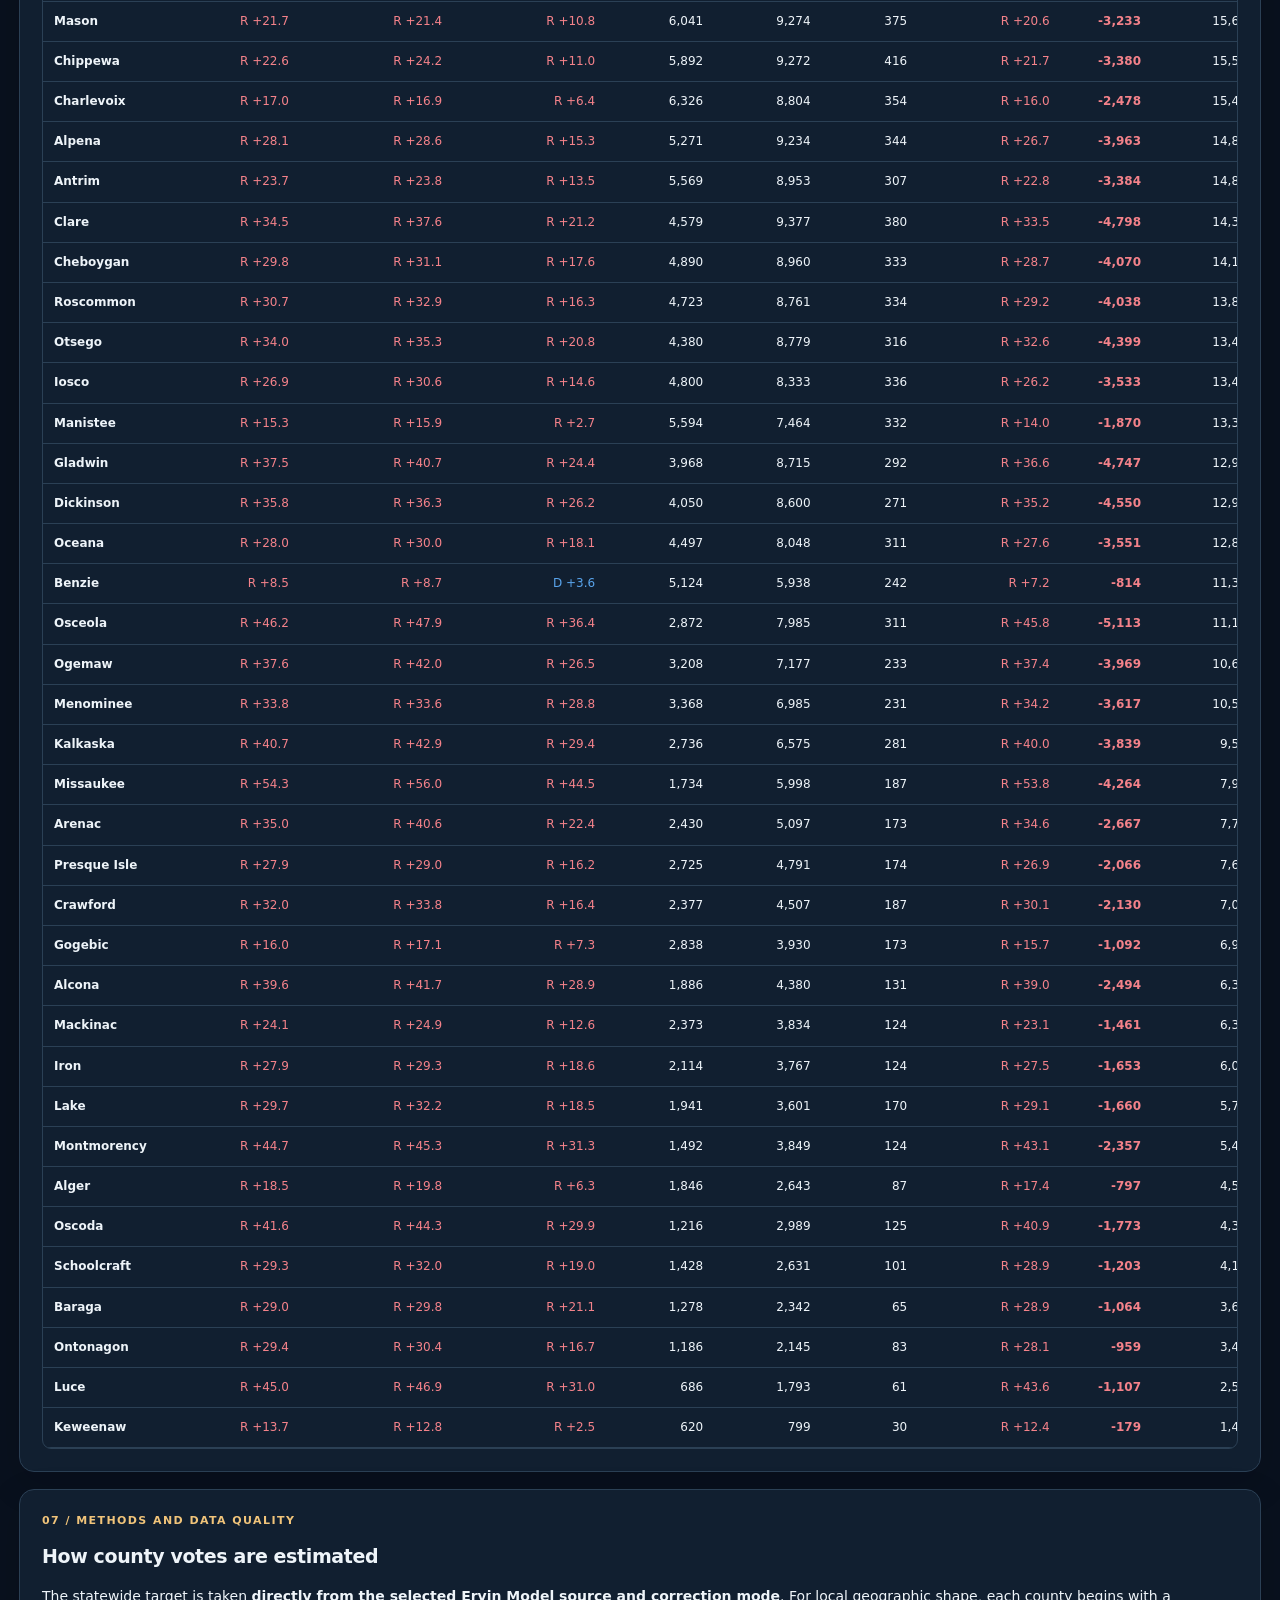
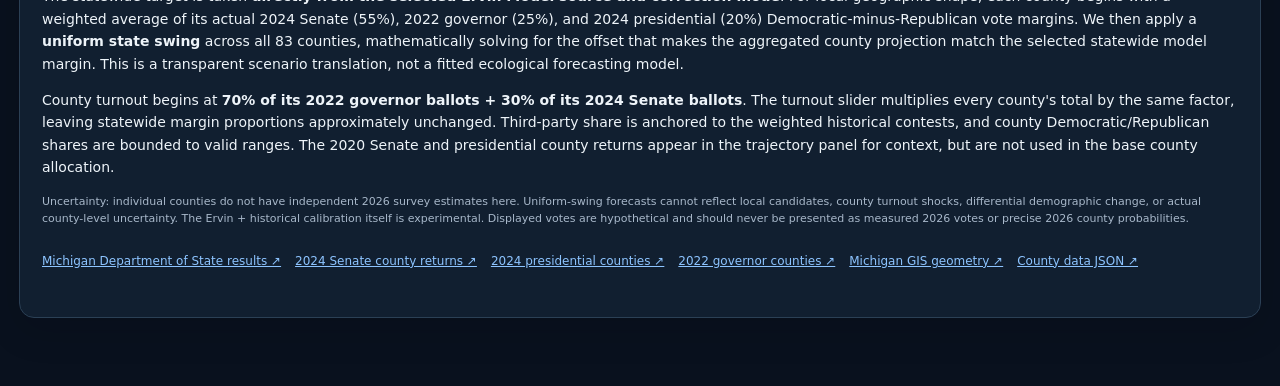
==== commit 33045296: "Add election-night navigation alongside Michigan county forecasts" ====
--- a/michigan/index.html
+++ b/michigan/index.html
@@ -11,7 +11,7 @@
 .stat-grid{display:grid;grid-template-columns:repeat(4,minmax(0,1fr));gap:13px;margin:16px 0}.stat{padding:19px;border-radius:12px;background:var(--panel);border:1px solid var(--line)}.stat b{font-size:clamp(19px,2.5vw,30px);letter-spacing:-.03em;display:block}.stat .name{font-size:11px;color:var(--muted);font-weight:700}.stat .foot{font-size:11px;color:var(--muted)}.blue{color:var(--blue)}.red{color:var(--red)}.gold{color:var(--gold)}
 .main-grid{display:grid;grid-template-columns:minmax(0,1.25fr) minmax(340px,.8fr);gap:17px}.mapbox{width:100%;display:block;max-height:690px;aspect-ratio:1.34;background:radial-gradient(circle at 50% 65%,#14293e,#0d1b2a);border-radius:12px;margin-top:13px}.mapbox path{stroke:#131f2d;stroke-width:.7;vector-effect:non-scaling-stroke;cursor:pointer;transition:fill .12s,stroke .12s}.mapbox path:hover,.mapbox path.active{stroke:var(--gold);stroke-width:2.6;filter:brightness(1.15)}.legend{display:flex;align-items:center;justify-content:space-between;gap:12px;color:var(--muted);font-size:11px;margin-top:9px}.gradient{height:9px;width:50%;min-width:130px;border-radius:9px;background:linear-gradient(90deg,#bf455a,#303d59,#4b8fc5)}.county-head{display:flex;justify-content:space-between;gap:10px;align-items:center;flex-wrap:wrap}.county-head input{max-width:260px}.county-head h2{margin:0}.countystats{display:grid;grid-template-columns:repeat(2,minmax(0,1fr));gap:9px;margin:17px 0}.countystats>div{background:var(--panel2);padding:14px;border-radius:10px}.countystats strong{font-size:22px;display:block}.countystats small{color:var(--muted);font-size:10px}.trend-row{display:grid;grid-template-columns:100px 1fr 76px;gap:10px;align-items:center;margin:12px 0;font-size:12px}.track{height:12px;border-radius:7px;background:#20364c;position:relative;overflow:hidden}.track::before{content:"";position:absolute;left:50%;top:0;height:100%;width:1px;background:#fff7}.track i{position:absolute;top:0;height:100%;border-radius:5px}.note{padding:11px 13px;border:1px solid var(--line);border-radius:9px;color:var(--muted);font-size:12px}.model-grid{display:grid;grid-template-columns:1fr;gap:16px;margin:18px 0}.scroll{overflow:auto;max-width:100%;border:1px solid var(--line);border-radius:9px}table{border-collapse:collapse;width:100%;min-width:850px;font-size:12px}th,td{border-bottom:1px solid var(--line);padding:10px 11px;text-align:right;white-space:nowrap;font-variant-numeric:tabular-nums}th{font-size:10px;text-transform:uppercase;color:var(--muted);letter-spacing:.05em}th:first-child,td:first-child{text-align:left}tbody tr[data-county]{cursor:pointer}tbody tr:hover,tbody tr.selected{background:#223b52}td.blue{font-weight:700}td.red{font-weight:700}.table-row-head{display:flex;gap:12px;flex-wrap:wrap;align-items:center;justify-content:space-between;margin-bottom:14px}.table-row-head input,.table-row-head select{background:var(--panel2);color:var(--text);padding:9px 11px;border:1px solid var(--line);border-radius:7px}.table-row-head input{width:200px}.table-row-head select{max-width:230px}.winners{display:grid;grid-template-columns:repeat(2,minmax(0,1fr));gap:12px}.winners ul{list-style:none;padding:0;margin:6px 0}.winners li{padding:5px 0;border-bottom:1px solid var(--line);display:flex;justify-content:space-between;gap:9px}.winners strong{font-variant-numeric:tabular-nums}.sources{margin:24px 0;color:var(--muted);font-size:12px}.sources a{margin-right:14px}body.light{--bg:#edf2f5;--panel:#fff;--panel2:#f0f5fa;--line:#d3dfe9;--text:#152d40;--muted:#536b7b;--mapbg:#d6e8f4}.light .top{background:#f9fcffe8}.light .mapbox{background:#e6edf3}.loading{text-align:center;padding:65px;color:var(--muted)}.error{color:var(--red);font-weight:700}input[type=range]{accent-color:#f1c47a;padding:0;min-height:40px}@media(max-width:1000px){.main-grid{grid-template-columns:1fr}.stat-grid{grid-template-columns:repeat(2,minmax(0,1fr))}}@media(max-width:650px){.shell{width:calc(100% - 24px)}.top{padding:14px 12px}.topnav{gap:10px}.topnav a{font-size:10px}.hero{padding-top:25px}.panel{padding:14px}.controls label{flex:1 1 43%}.stat-grid{gap:8px}.stat{padding:12px}.winners{grid-template-columns:1fr}.county-head input{max-width:100%}.trend-row{grid-template-columns:78px 1fr 66px;font-size:11px}}@media(prefers-reduced-motion:reduce){*{transition:none!important;scroll-behavior:auto!important}}
 </style></head>
-<body><header class="top"><a class="brand" href="../">E <strong>ERVIN MODEL</strong></a><nav class="topnav"><a href="../">National model</a><a href="./" class="active" aria-current="page">Michigan counties</a><a href="../#researchLab">Research Lab</a><button id="themeToggle" style="color:var(--gold);border:1px solid var(--line);background:transparent;border-radius:7px;padding:4px 8px" aria-label="Toggle color theme">◐</button></nav></header>
+<body><header class="top"><a class="brand" href="../">E <strong>ERVIN MODEL</strong></a><nav class="topnav"><a href="../">National model</a><a href="./" class="active" aria-current="page">Michigan counties</a><a href="election-night/">Election night · precincts</a><a href="../#researchLab">Research Lab</a><button id="themeToggle" style="color:var(--gold);border:1px solid var(--line);background:transparent;border-radius:7px;padding:4px 8px" aria-label="Toggle color theme">◐</button></nav></header>
 <main class="shell"><div class="hero"><div class="eyebrow">State deep dive · 83 counties · 2026 U.S. Senate</div><h1>Michigan, county by county.</h1><p>Five historical election datasets, a geographic county map, and reconciled 2026 Senate vote projections under every Ervin Model polling source and historical-adjustment mode. County estimates are modeled scenarios, <strong>not polls or reported 2026 votes</strong>.</p><div class="updated" id="dataStatus">Loading official-result-based county history and live model snapshot…</div></div>
 <nav class="panelnav" aria-label="Michigan analysis sections"><a href="#countyMap">County map</a><a href="#scenario">Source comparison</a><a href="#regional">Regional blocs</a><a href="#countyTable">All 83 projections</a><a href="#methodology">Model methodology</a></nav>
 <section class="controls" aria-label="Michigan scenario settings">
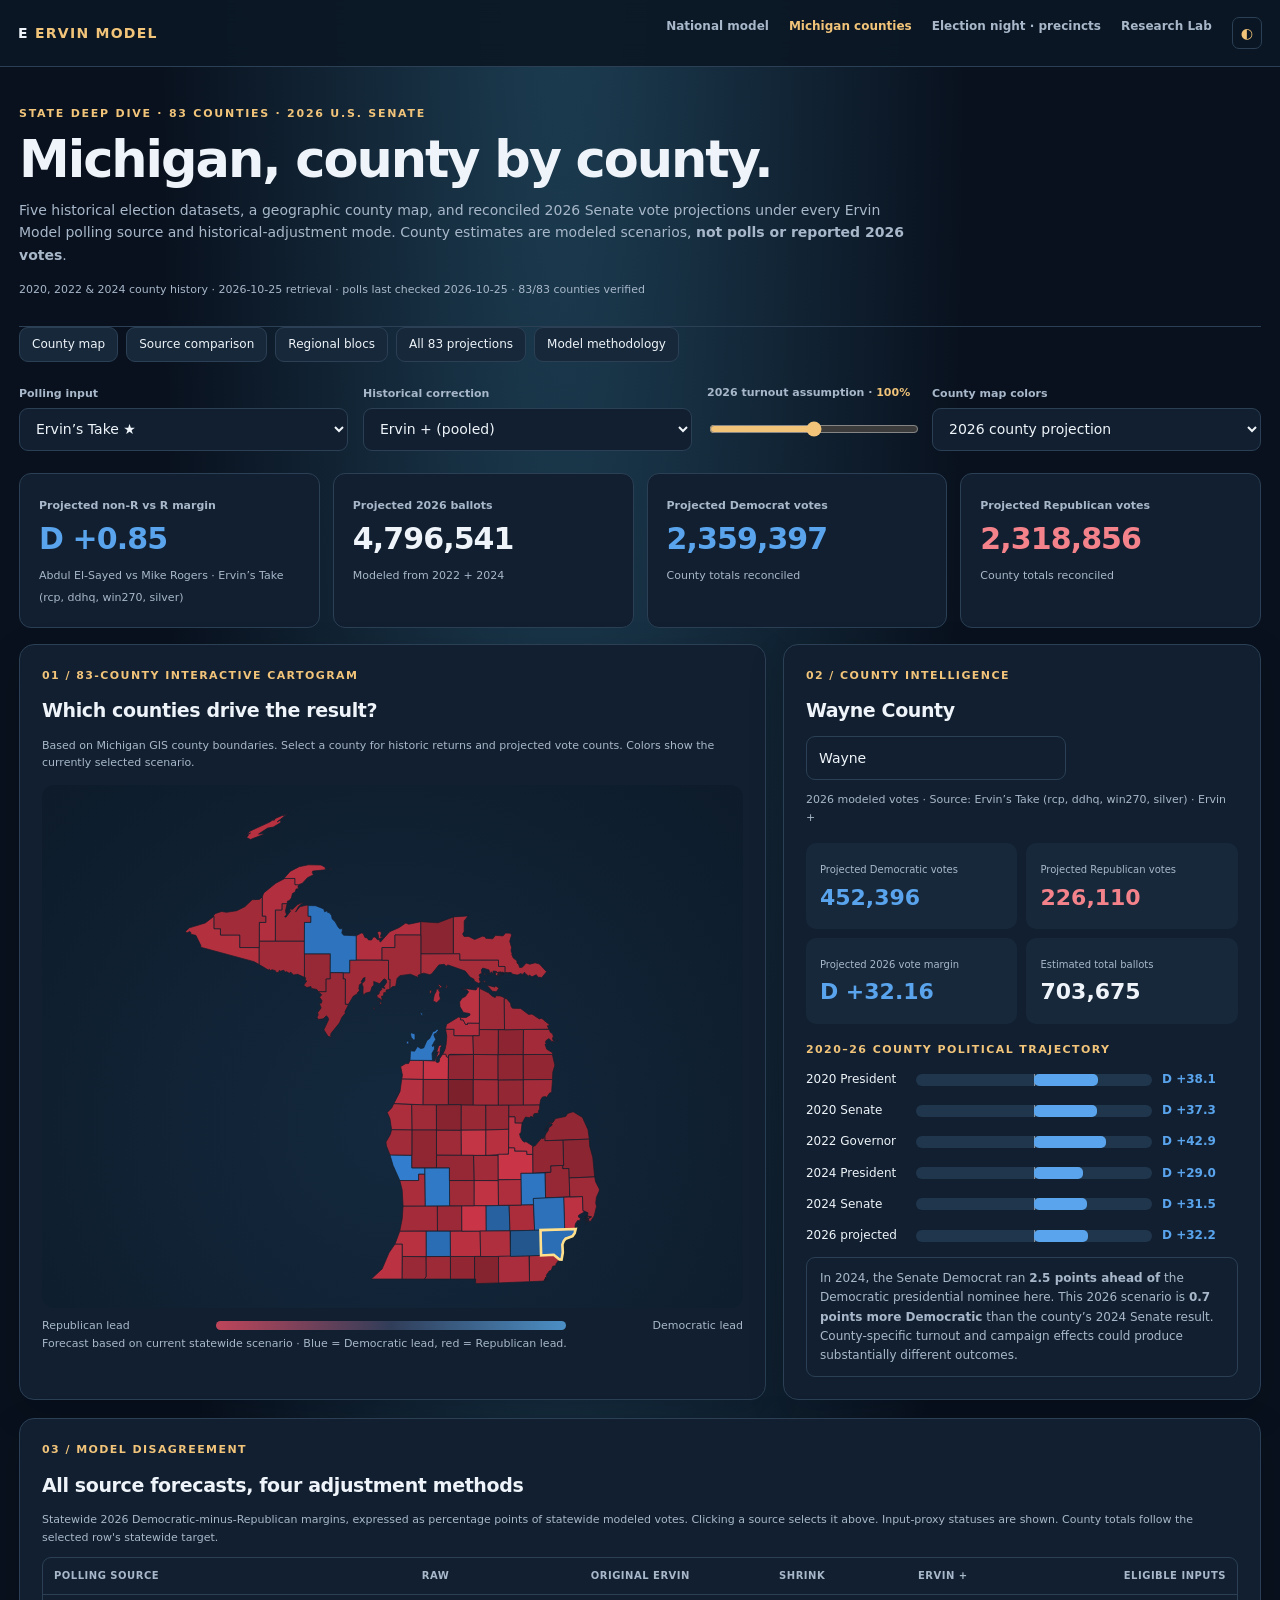
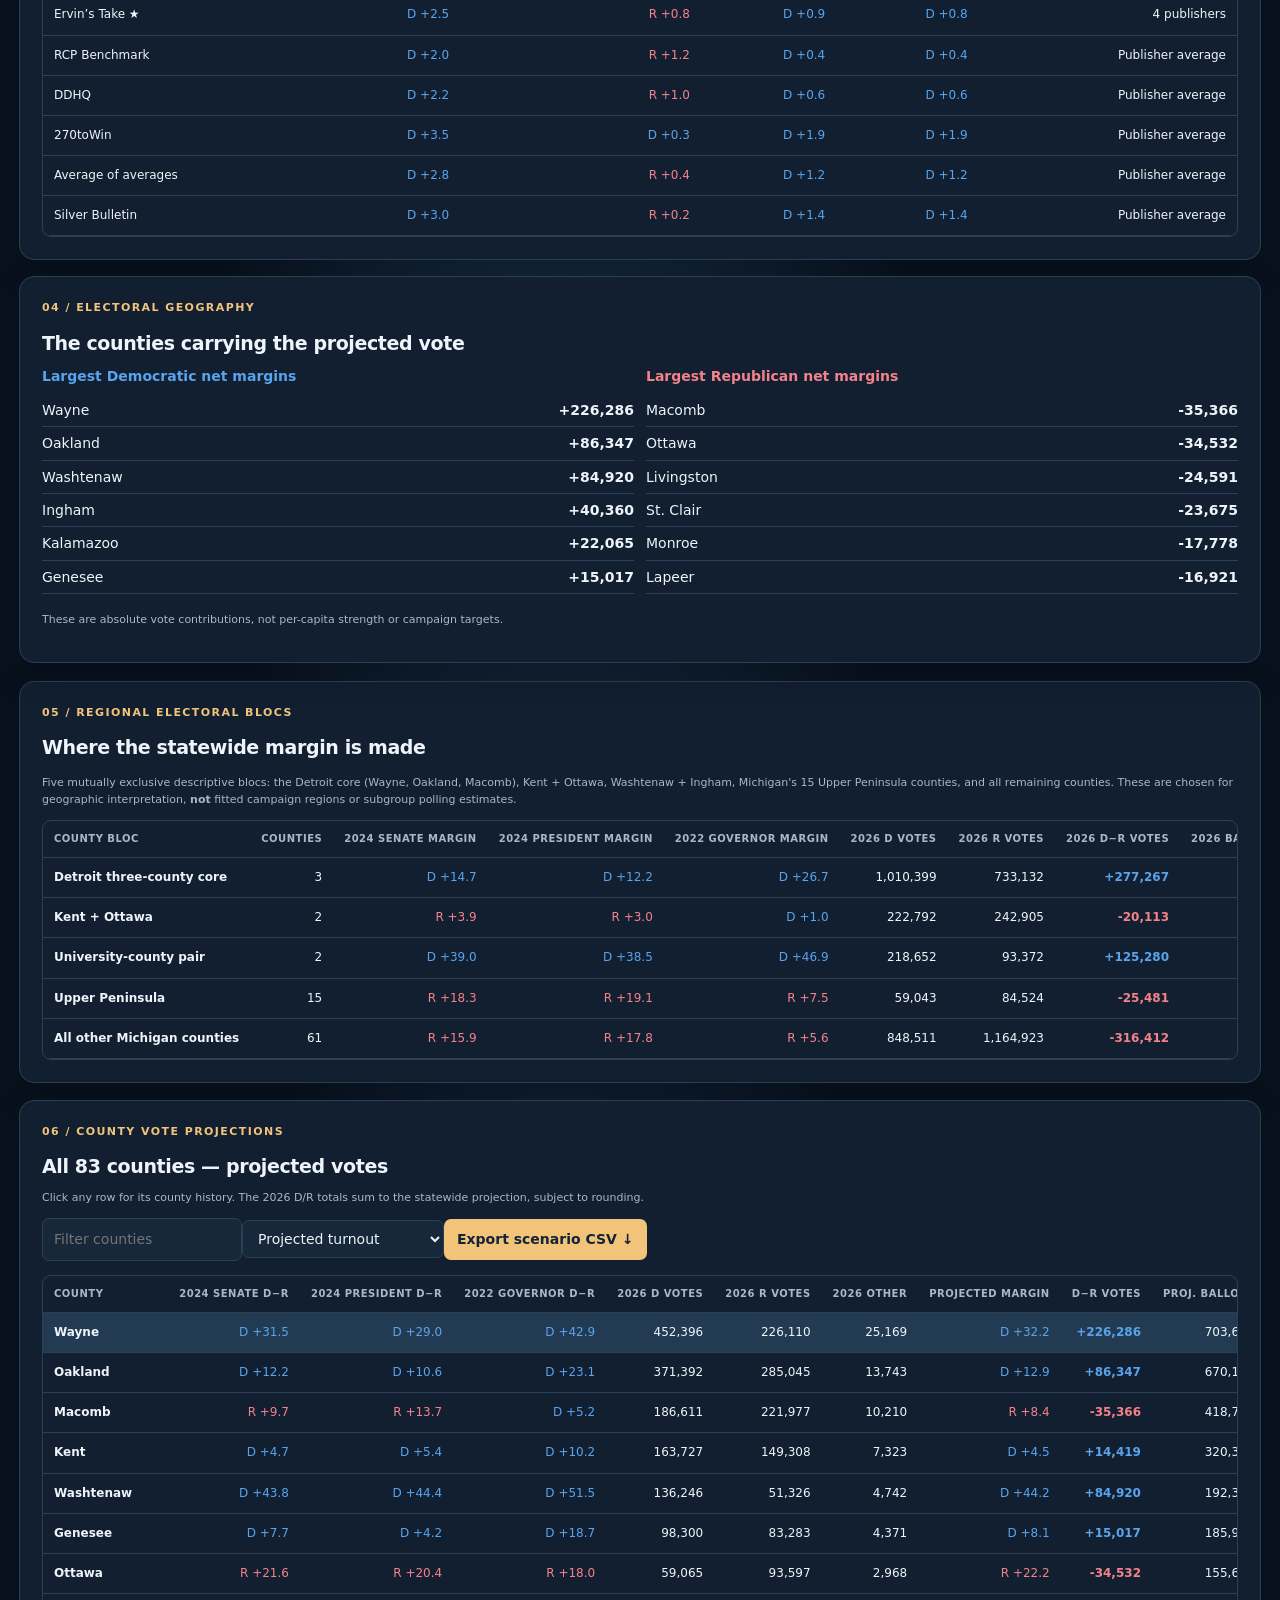
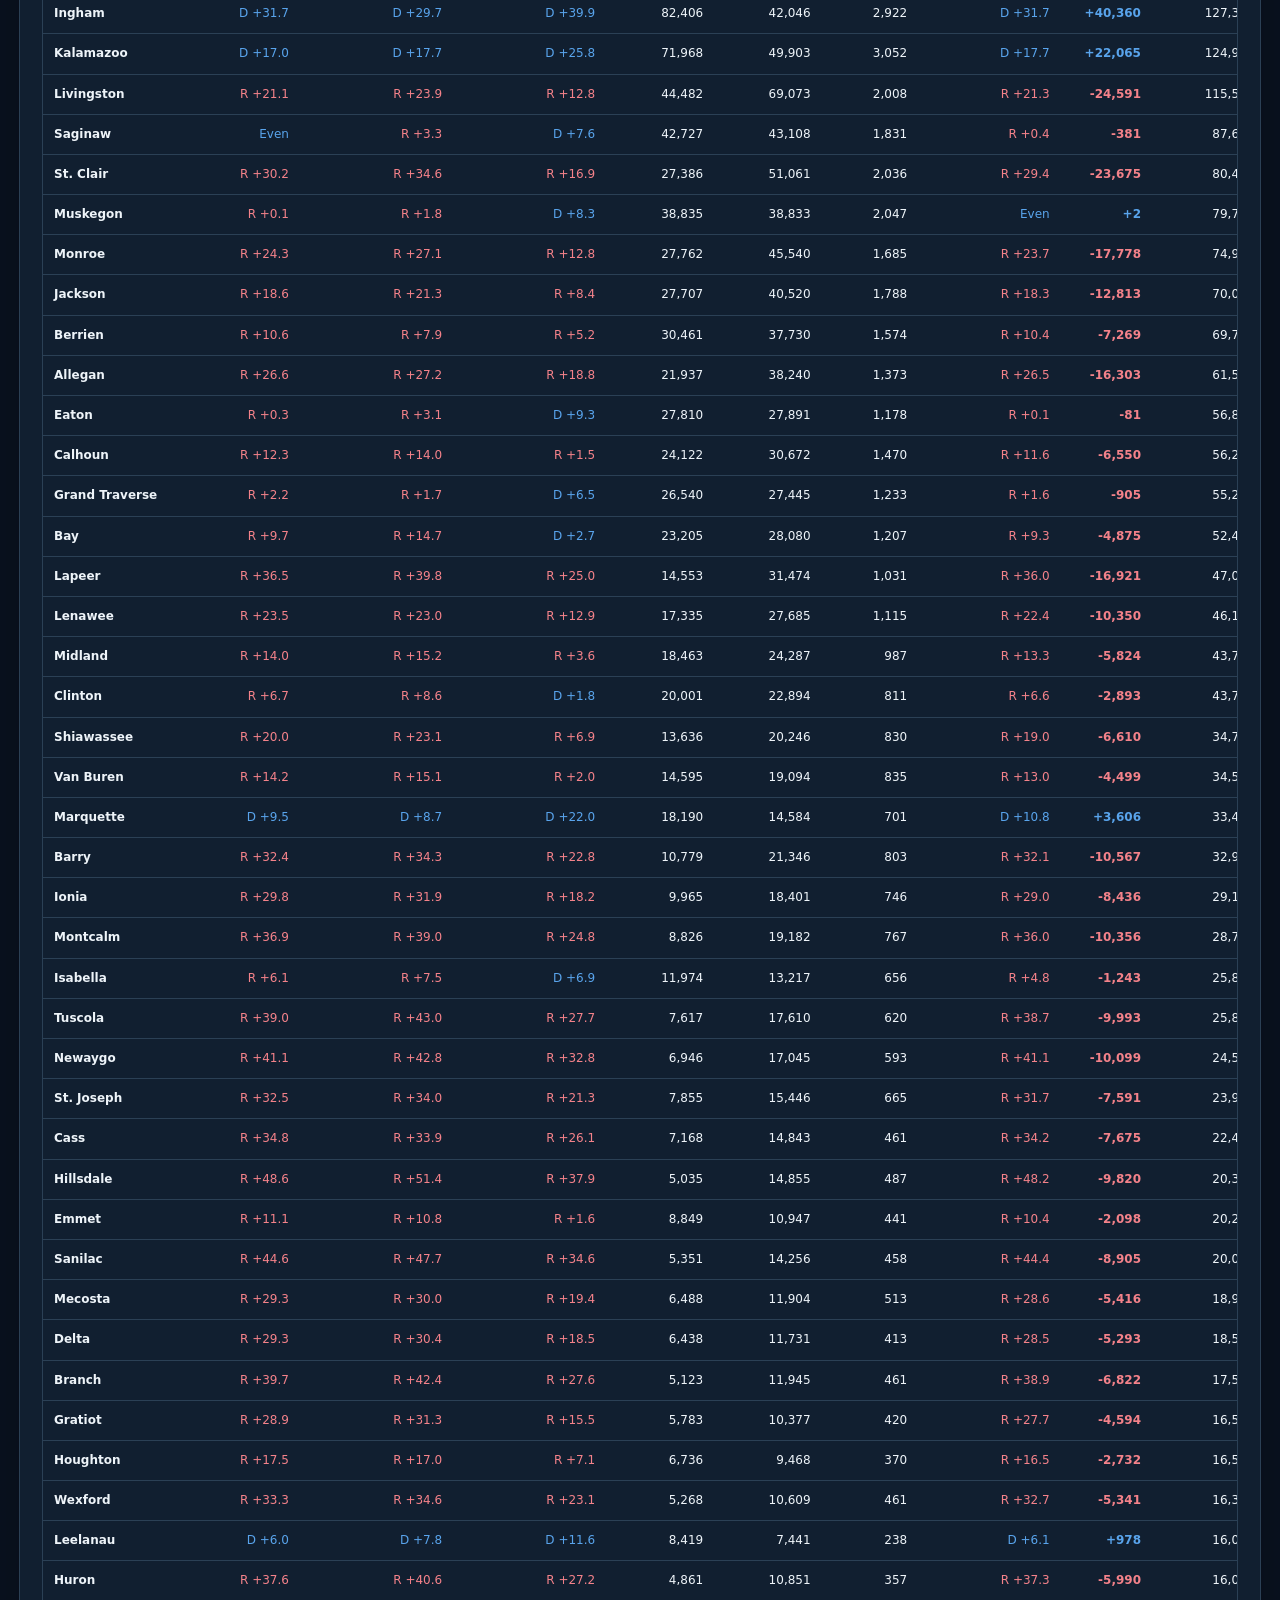
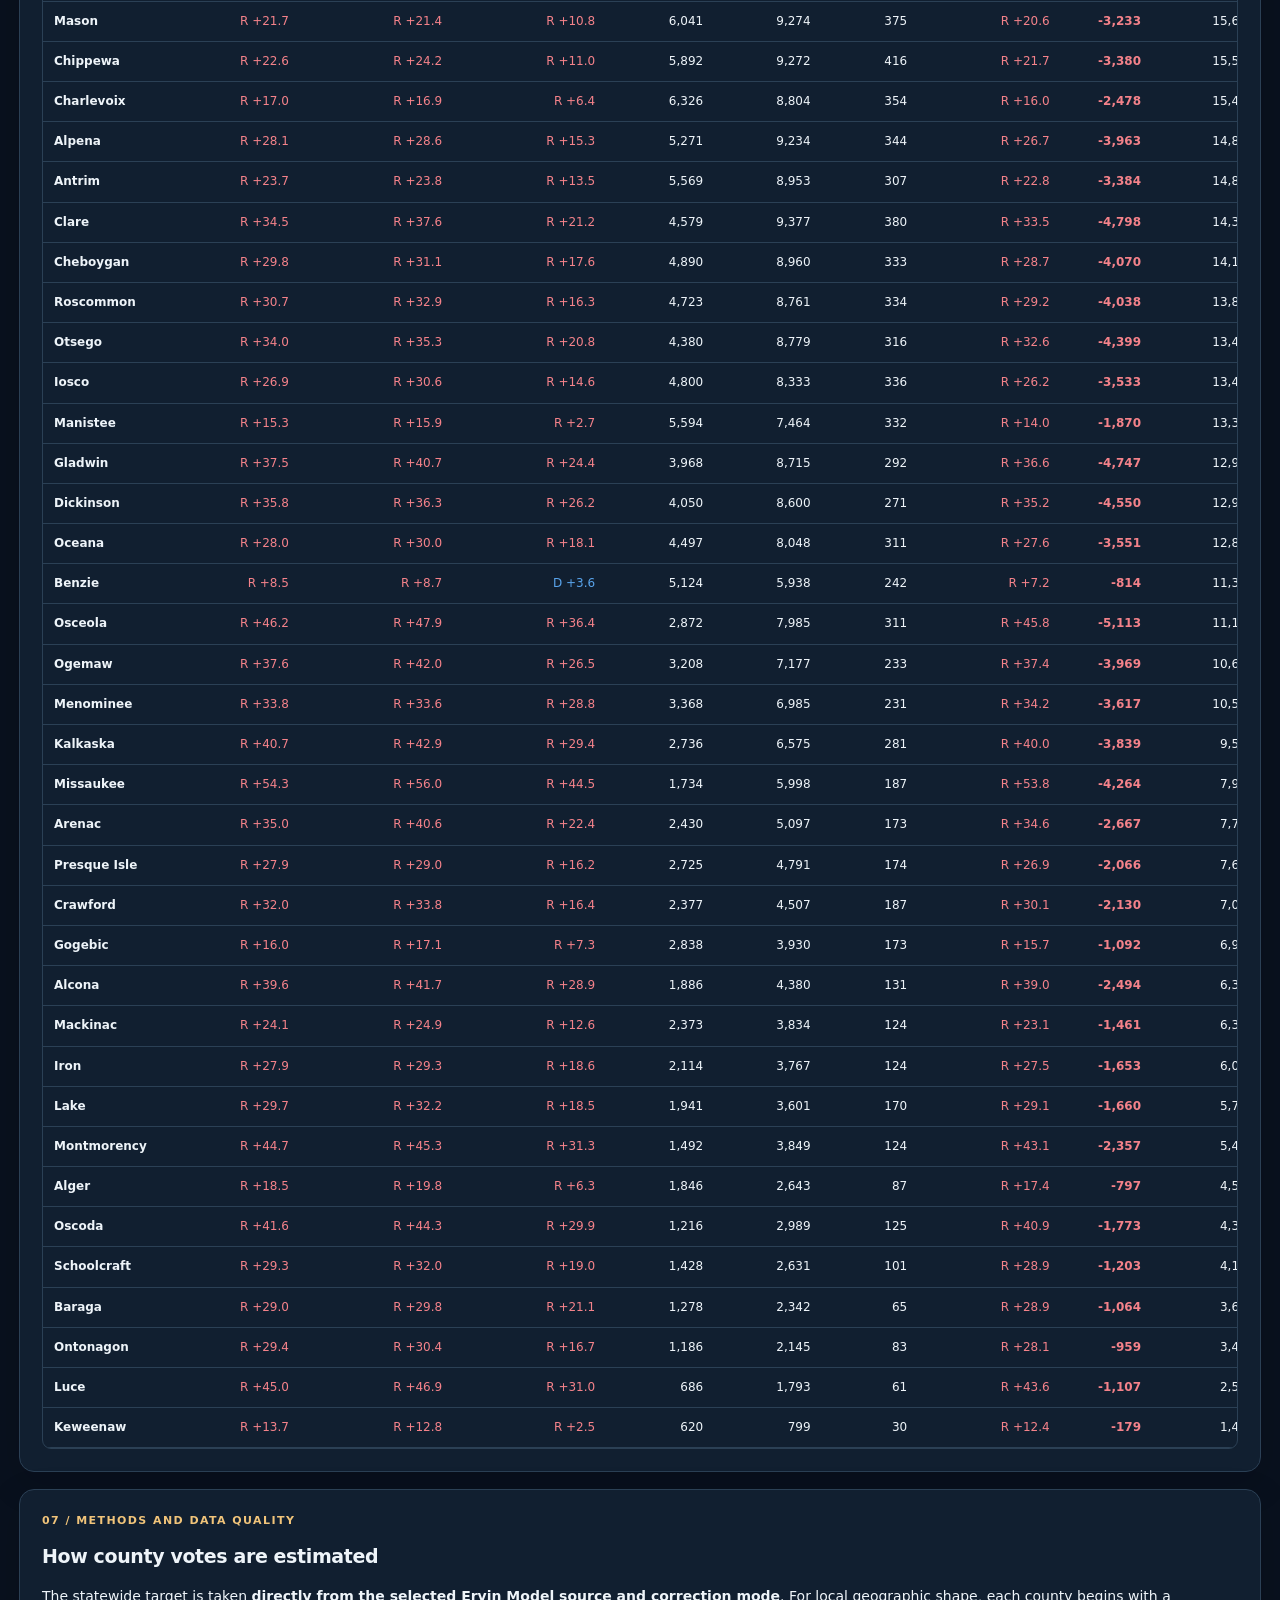
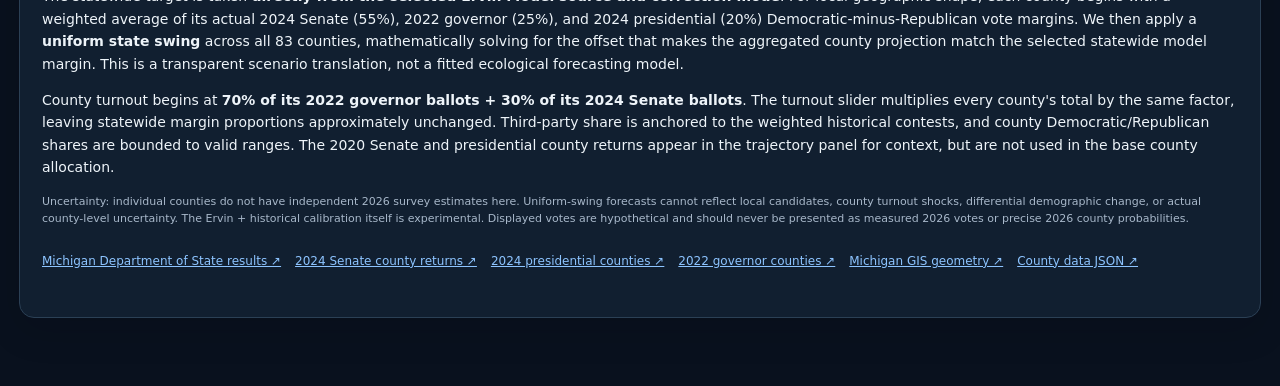
==== commit ff9b509d: "Select Original Ervin by default in Michigan projection controls" ====
--- a/michigan/index.html
+++ b/michigan/index.html
@@ -16,7 +16,7 @@
 <nav class="panelnav" aria-label="Michigan analysis sections"><a href="#countyMap">County map</a><a href="#scenario">Source comparison</a><a href="#regional">Regional blocs</a><a href="#countyTable">All 83 projections</a><a href="#methodology">Model methodology</a></nav>
 <section class="controls" aria-label="Michigan scenario settings">
 <label><span>Polling input</span><select id="source"><option>Loading…</option></select></label>
-<label><span>Historical correction</span><select id="mode"><option value="weighted">Ervin + (pooled)</option><option value="original">Original Ervin</option><option value="shrink">Shrink small samples</option><option value="raw">Unadjusted polling</option></select></label>
+<label><span>Historical correction</span><select id="mode"><option value="original" selected>Original Ervin</option><option value="weighted">Ervin + (pooled)</option><option value="shrink">Shrink small samples</option><option value="raw">Unadjusted polling</option></select></label>
 <label class="mini"><span>2026 turnout assumption · <output id="turnoutRead">100%</output></span><input id="turnout" type="range" min="75" max="125" value="100" step="1"></label>
 <label><span>County map colors</span><select id="mapMode"><option value="projection">2026 county projection</option><option value="swing">Change vs 2024 Senate</option><option value="senate2024">Actual 2024 Senate</option><option value="president2024">Actual 2024 presidential</option><option value="governor2022">Actual 2022 governor</option><option value="turnout">Projected county ballots</option></select></label>
 </section>
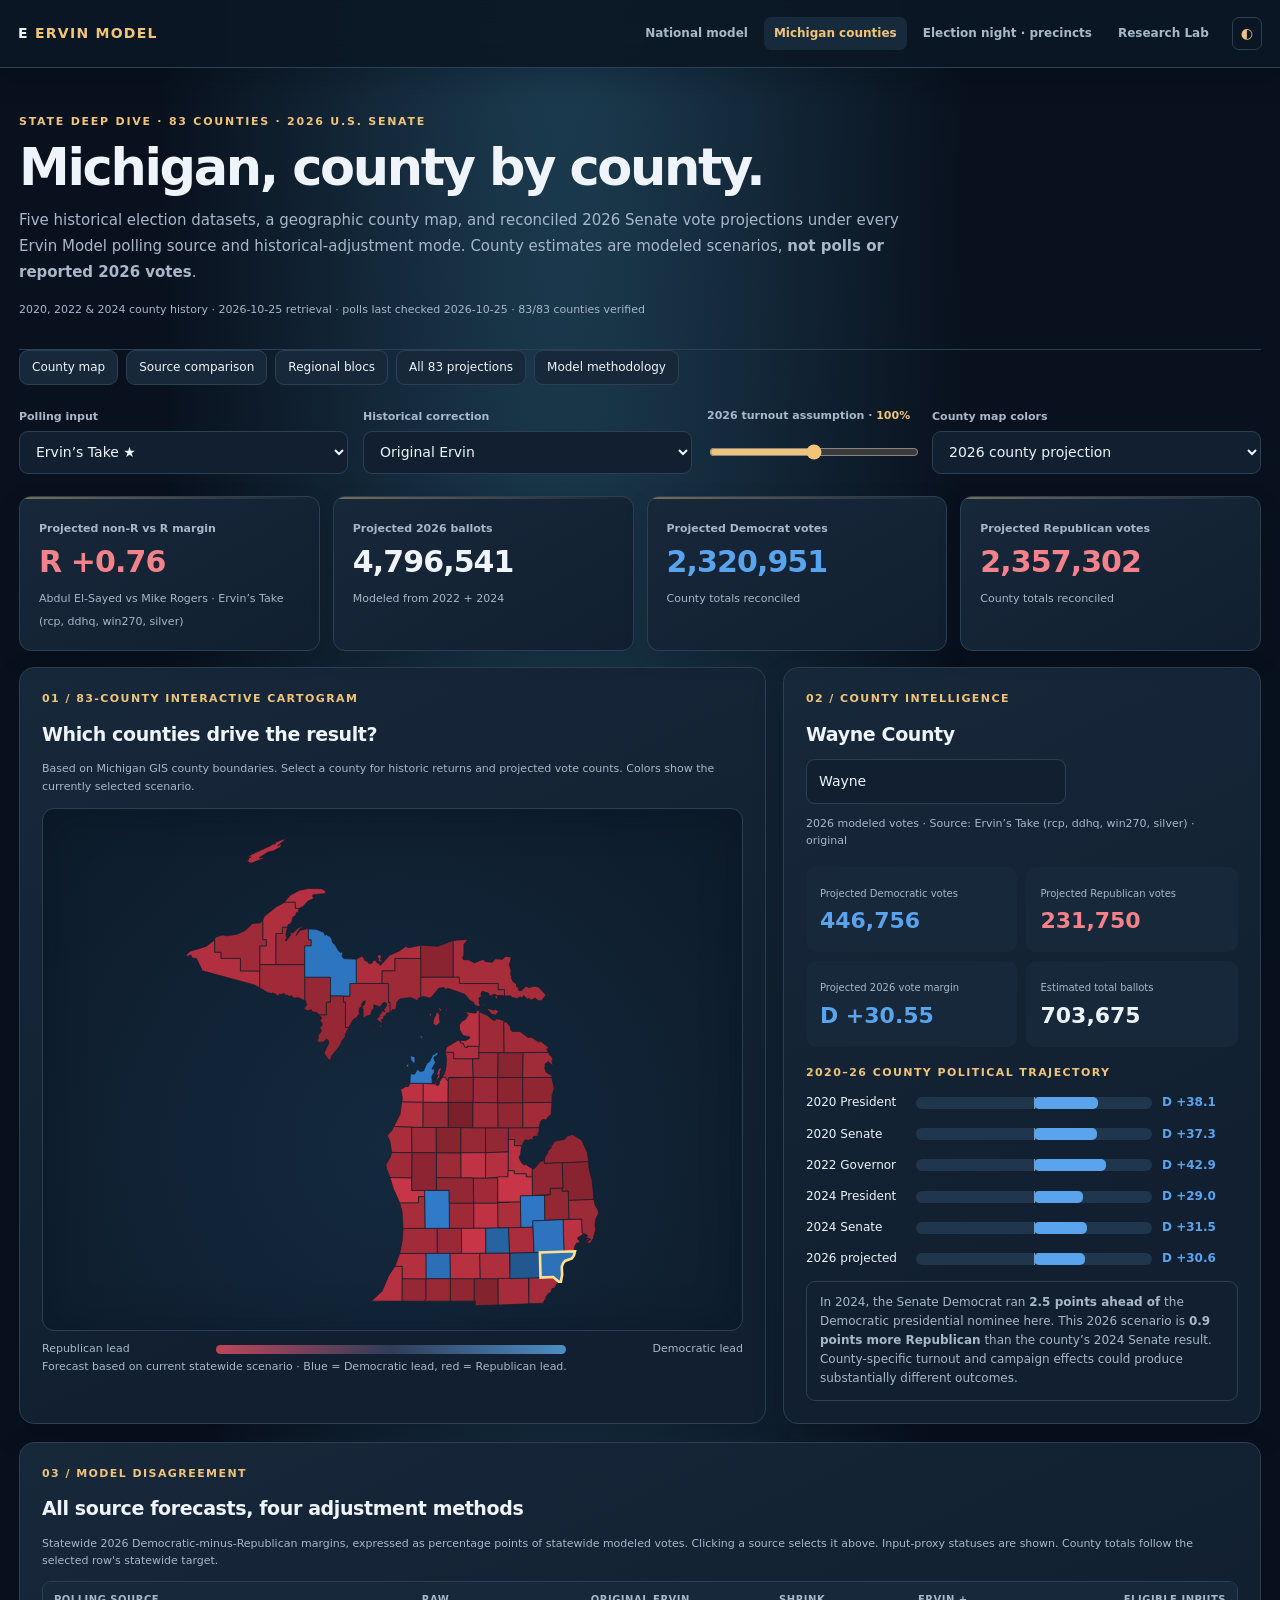
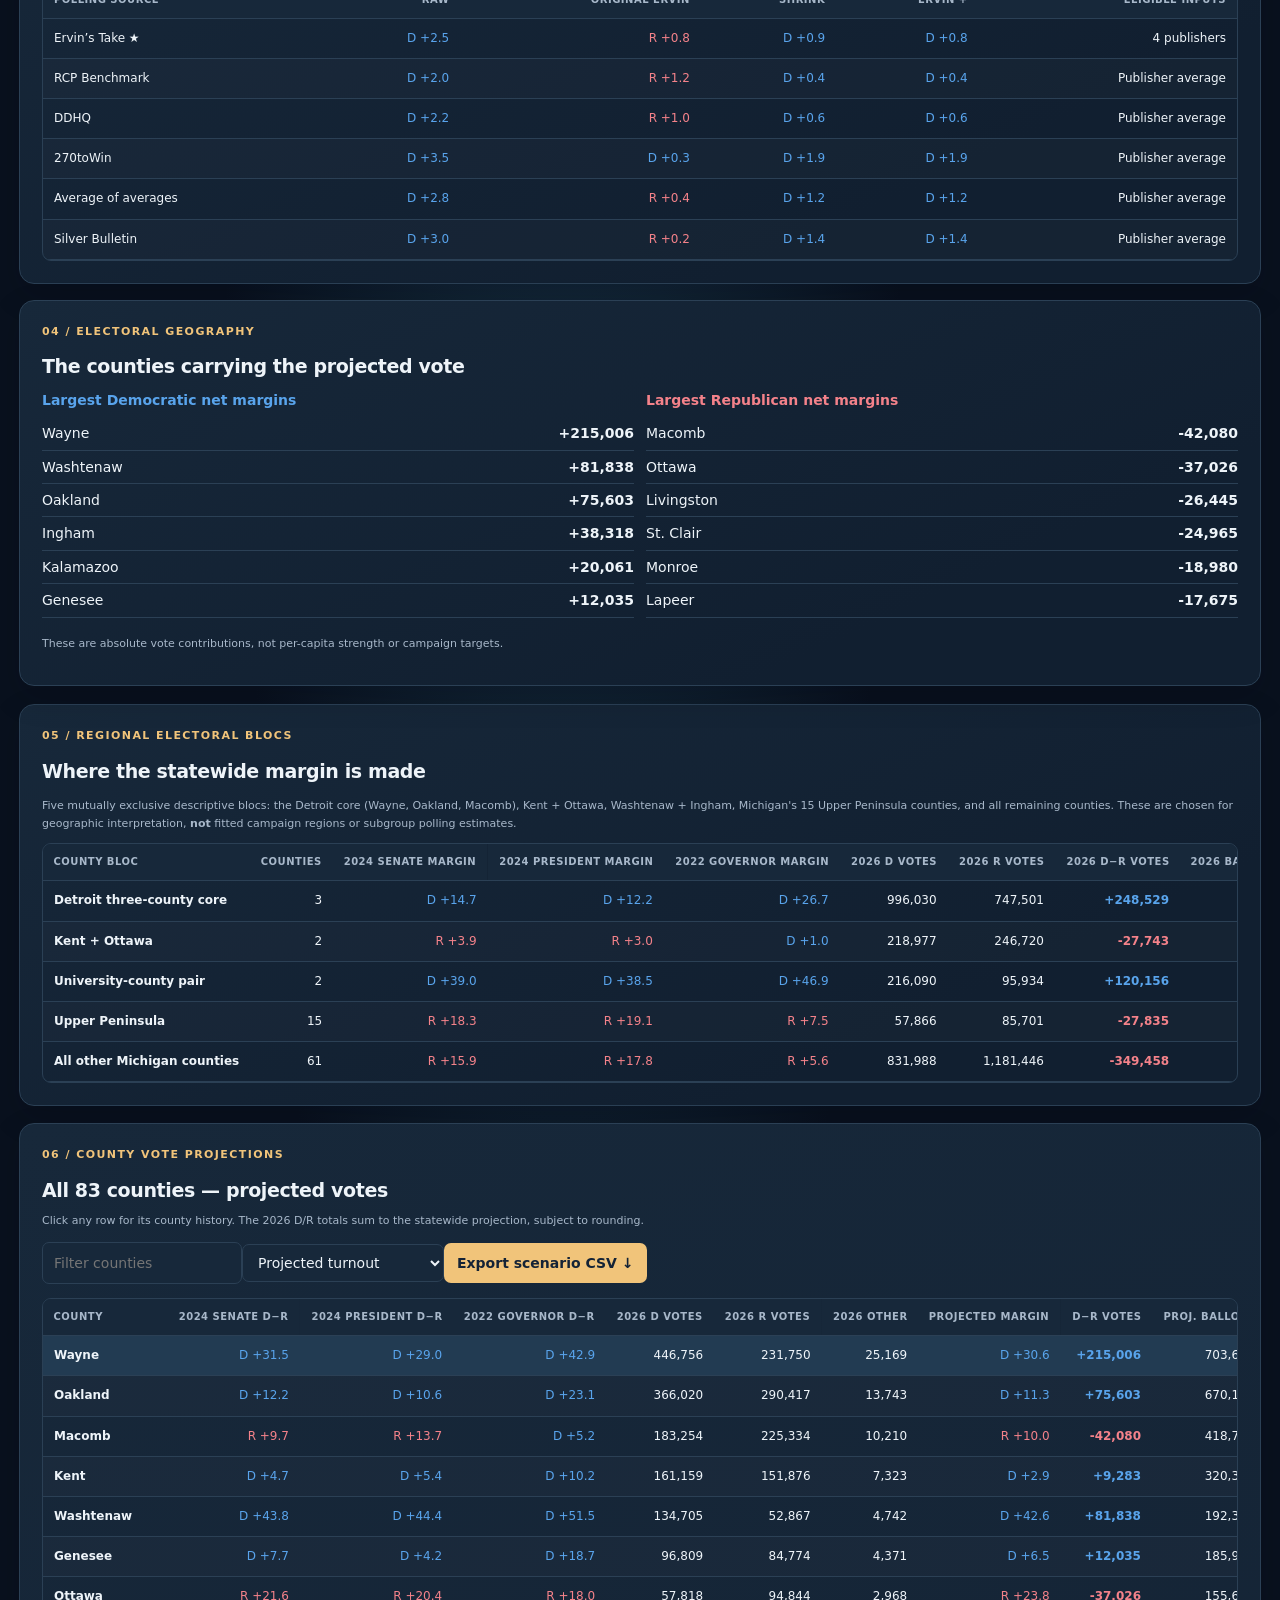
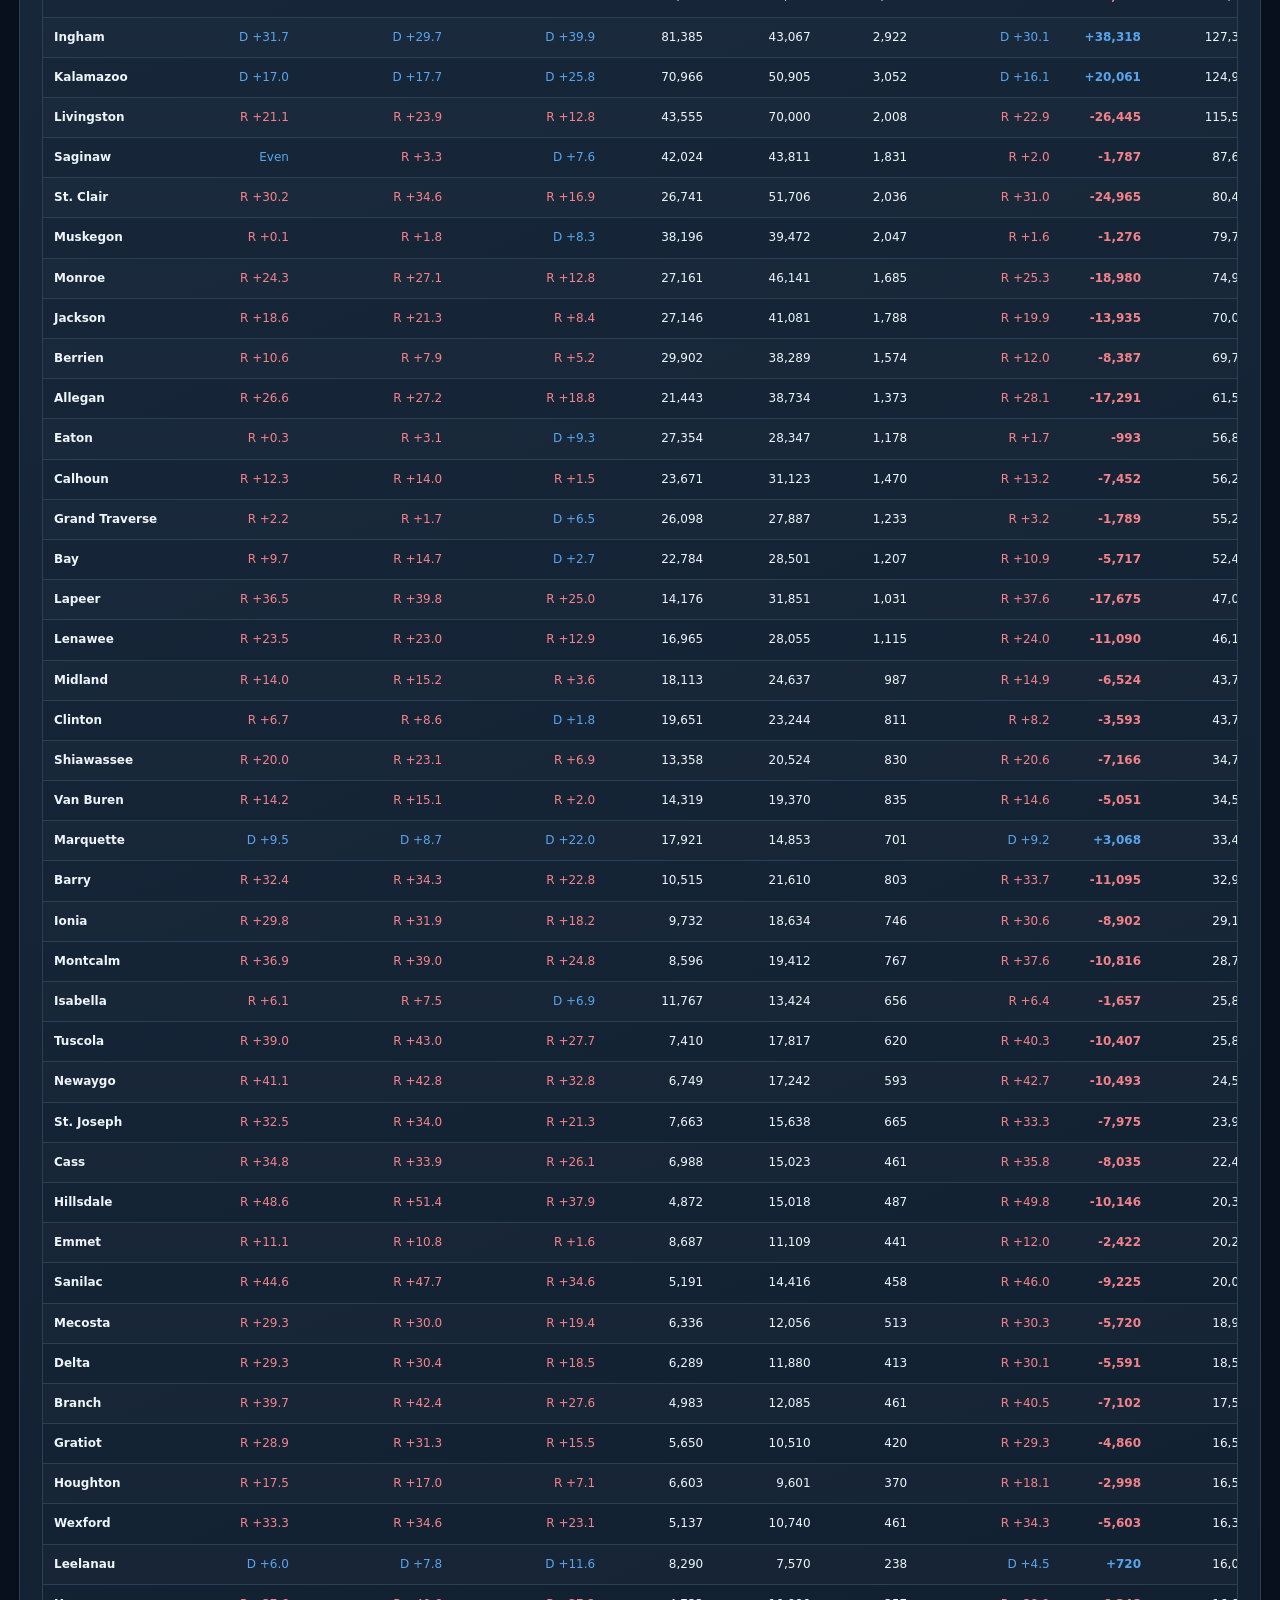
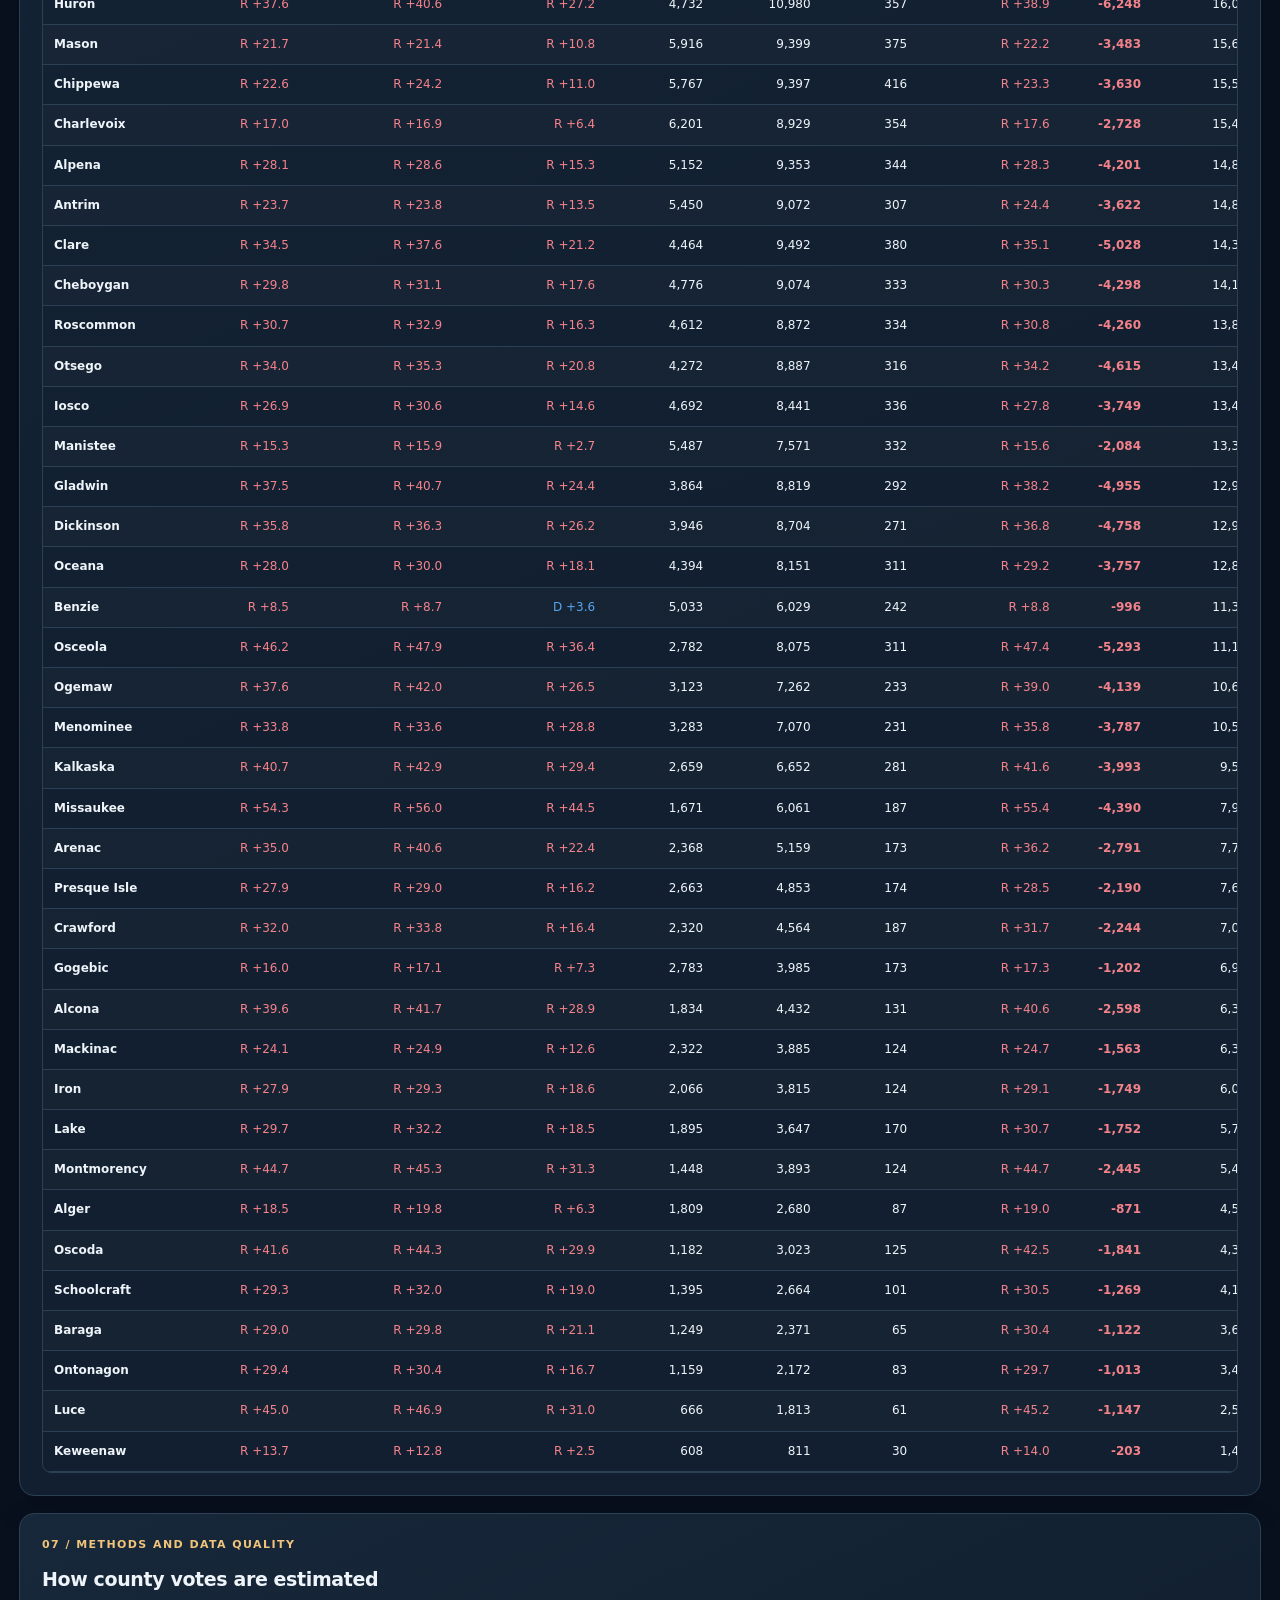
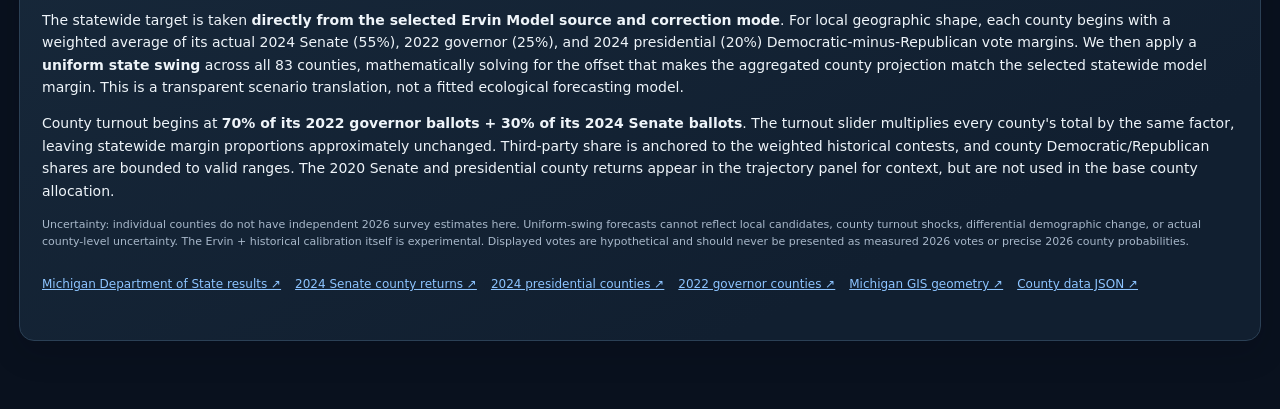
==== commit 0a5c0206: "Unify professional visual design and improve chart and table readability" ====
--- a/michigan/index.html
+++ b/michigan/index.html
@@ -10,6 +10,29 @@
 .shell{width:min(1390px,calc(100% - 38px));margin:0 auto 68px}.hero{padding:38px 0 27px;border-bottom:1px solid var(--line)}.eyebrow{font-size:11px;color:var(--gold);letter-spacing:.16em;font-weight:800;text-transform:uppercase}.hero h1{font-size:clamp(31px,4vw,51px);line-height:1.08;letter-spacing:-.04em;margin:9px 0 12px}.hero p{max-width:900px;color:var(--muted);font-size:14px;margin:0}.updated{font-size:11px;margin-top:15px;color:var(--muted)}.panel{background:var(--panel);border:1px solid var(--line);border-radius:15px;padding:22px;min-width:0;box-shadow:0 12px 36px #03091125}.panel h2{margin:0 0 7px;font-size:19px;letter-spacing:-.02em}.micro{font-size:11px;color:var(--muted)}.section-title{font-size:11px;letter-spacing:.13em;text-transform:uppercase;font-weight:800;color:var(--gold);margin-bottom:11px}.controls{display:flex;gap:15px;flex-wrap:wrap;align-items:end;margin:22px 0}.controls label{display:flex;flex-direction:column;gap:5px;min-width:150px;flex:1}.controls label span{font-size:11px;color:var(--muted);font-weight:700}.controls select,.controls input,.county-head input{background:var(--panel);border:1px solid var(--line);border-radius:9px;padding:10px 12px;color:var(--text);min-height:43px;width:100%}.controls label.mini{min-width:145px;flex:0 1 210px}.controls output{color:var(--gold);font-weight:800}.panelnav{margin:0 0 15px;display:flex;flex-wrap:wrap;gap:8px}.panelnav a{font-size:12px;text-decoration:none;padding:7px 12px;border:1px solid var(--line);border-radius:9px;color:var(--text);background:var(--panel2)}
 .stat-grid{display:grid;grid-template-columns:repeat(4,minmax(0,1fr));gap:13px;margin:16px 0}.stat{padding:19px;border-radius:12px;background:var(--panel);border:1px solid var(--line)}.stat b{font-size:clamp(19px,2.5vw,30px);letter-spacing:-.03em;display:block}.stat .name{font-size:11px;color:var(--muted);font-weight:700}.stat .foot{font-size:11px;color:var(--muted)}.blue{color:var(--blue)}.red{color:var(--red)}.gold{color:var(--gold)}
 .main-grid{display:grid;grid-template-columns:minmax(0,1.25fr) minmax(340px,.8fr);gap:17px}.mapbox{width:100%;display:block;max-height:690px;aspect-ratio:1.34;background:radial-gradient(circle at 50% 65%,#14293e,#0d1b2a);border-radius:12px;margin-top:13px}.mapbox path{stroke:#131f2d;stroke-width:.7;vector-effect:non-scaling-stroke;cursor:pointer;transition:fill .12s,stroke .12s}.mapbox path:hover,.mapbox path.active{stroke:var(--gold);stroke-width:2.6;filter:brightness(1.15)}.legend{display:flex;align-items:center;justify-content:space-between;gap:12px;color:var(--muted);font-size:11px;margin-top:9px}.gradient{height:9px;width:50%;min-width:130px;border-radius:9px;background:linear-gradient(90deg,#bf455a,#303d59,#4b8fc5)}.county-head{display:flex;justify-content:space-between;gap:10px;align-items:center;flex-wrap:wrap}.county-head input{max-width:260px}.county-head h2{margin:0}.countystats{display:grid;grid-template-columns:repeat(2,minmax(0,1fr));gap:9px;margin:17px 0}.countystats>div{background:var(--panel2);padding:14px;border-radius:10px}.countystats strong{font-size:22px;display:block}.countystats small{color:var(--muted);font-size:10px}.trend-row{display:grid;grid-template-columns:100px 1fr 76px;gap:10px;align-items:center;margin:12px 0;font-size:12px}.track{height:12px;border-radius:7px;background:#20364c;position:relative;overflow:hidden}.track::before{content:"";position:absolute;left:50%;top:0;height:100%;width:1px;background:#fff7}.track i{position:absolute;top:0;height:100%;border-radius:5px}.note{padding:11px 13px;border:1px solid var(--line);border-radius:9px;color:var(--muted);font-size:12px}.model-grid{display:grid;grid-template-columns:1fr;gap:16px;margin:18px 0}.scroll{overflow:auto;max-width:100%;border:1px solid var(--line);border-radius:9px}table{border-collapse:collapse;width:100%;min-width:850px;font-size:12px}th,td{border-bottom:1px solid var(--line);padding:10px 11px;text-align:right;white-space:nowrap;font-variant-numeric:tabular-nums}th{font-size:10px;text-transform:uppercase;color:var(--muted);letter-spacing:.05em}th:first-child,td:first-child{text-align:left}tbody tr[data-county]{cursor:pointer}tbody tr:hover,tbody tr.selected{background:#223b52}td.blue{font-weight:700}td.red{font-weight:700}.table-row-head{display:flex;gap:12px;flex-wrap:wrap;align-items:center;justify-content:space-between;margin-bottom:14px}.table-row-head input,.table-row-head select{background:var(--panel2);color:var(--text);padding:9px 11px;border:1px solid var(--line);border-radius:7px}.table-row-head input{width:200px}.table-row-head select{max-width:230px}.winners{display:grid;grid-template-columns:repeat(2,minmax(0,1fr));gap:12px}.winners ul{list-style:none;padding:0;margin:6px 0}.winners li{padding:5px 0;border-bottom:1px solid var(--line);display:flex;justify-content:space-between;gap:9px}.winners strong{font-variant-numeric:tabular-nums}.sources{margin:24px 0;color:var(--muted);font-size:12px}.sources a{margin-right:14px}body.light{--bg:#edf2f5;--panel:#fff;--panel2:#f0f5fa;--line:#d3dfe9;--text:#152d40;--muted:#536b7b;--mapbg:#d6e8f4}.light .top{background:#f9fcffe8}.light .mapbox{background:#e6edf3}.loading{text-align:center;padding:65px;color:var(--muted)}.error{color:var(--red);font-weight:700}input[type=range]{accent-color:#f1c47a;padding:0;min-height:40px}@media(max-width:1000px){.main-grid{grid-template-columns:1fr}.stat-grid{grid-template-columns:repeat(2,minmax(0,1fr))}}@media(max-width:650px){.shell{width:calc(100% - 24px)}.top{padding:14px 12px}.topnav{gap:10px}.topnav a{font-size:10px}.hero{padding-top:25px}.panel{padding:14px}.controls label{flex:1 1 43%}.stat-grid{gap:8px}.stat{padding:12px}.winners{grid-template-columns:1fr}.county-head input{max-width:100%}.trend-row{grid-template-columns:78px 1fr 66px;font-size:11px}}@media(prefers-reduced-motion:reduce){*{transition:none!important;scroll-behavior:auto!important}}
+
+/* Shared Ervin Model design system, with larger map and data-table readability. */
+.top{box-shadow:0 9px 28px #0309113d}
+.topnav a{border-radius:7px;padding:7px 10px;margin:0 -7px;transition:background .16s}
+.topnav a:hover,.topnav a.active{background:#2640577a}
+.hero{padding:45px 0 31px}
+.hero h1{font-weight:800;letter-spacing:-.046em}
+.hero p{font-size:15px;line-height:1.75}
+.panel{background:linear-gradient(155deg,var(--panel2),var(--panel) 75%);border-color:var(--line);box-shadow:0 12px 32px #03091129}
+body.light .panel{background:linear-gradient(155deg,#fff,var(--panel2))}
+.panel h2{font-weight:740}
+.stat{background:linear-gradient(150deg,var(--panel2),var(--panel));position:relative;overflow:hidden;box-shadow:0 8px 25px #03091120}
+.stat:before{content:"";height:2px;left:0;top:0;right:0;position:absolute;background:linear-gradient(90deg,var(--gold),transparent);opacity:.45}
+.stat b{font-variant-numeric:tabular-nums}
+.panelnav a,.controls select,.controls input,.table-row-head input,.table-row-head select{transition:border-color .15s,background .15s}
+.panelnav a:hover,.controls select:hover,.controls input:hover{border-color:var(--gold)}
+.scroll th{position:sticky;top:0;background:var(--panel2);z-index:1}
+.scroll tr:nth-child(even){background:#ffffff04}
+body.light .scroll tr:nth-child(even){background:#0c274106}
+.mapbox{box-shadow:inset 0 2px 40px #05112060;border:1px solid var(--line)}
+@media(max-width:650px){.hero{padding-top:26px}.panel{box-shadow:none}.topnav{flex-wrap:wrap}}
+@media(prefers-reduced-motion:reduce){.topnav a{transition:none}}
+
 </style></head>
 <body><header class="top"><a class="brand" href="../">E <strong>ERVIN MODEL</strong></a><nav class="topnav"><a href="../">National model</a><a href="./" class="active" aria-current="page">Michigan counties</a><a href="election-night/">Election night · precincts</a><a href="../#researchLab">Research Lab</a><button id="themeToggle" style="color:var(--gold);border:1px solid var(--line);background:transparent;border-radius:7px;padding:4px 8px" aria-label="Toggle color theme">◐</button></nav></header>
 <main class="shell"><div class="hero"><div class="eyebrow">State deep dive · 83 counties · 2026 U.S. Senate</div><h1>Michigan, county by county.</h1><p>Five historical election datasets, a geographic county map, and reconciled 2026 Senate vote projections under every Ervin Model polling source and historical-adjustment mode. County estimates are modeled scenarios, <strong>not polls or reported 2026 votes</strong>.</p><div class="updated" id="dataStatus">Loading official-result-based county history and live model snapshot…</div></div>
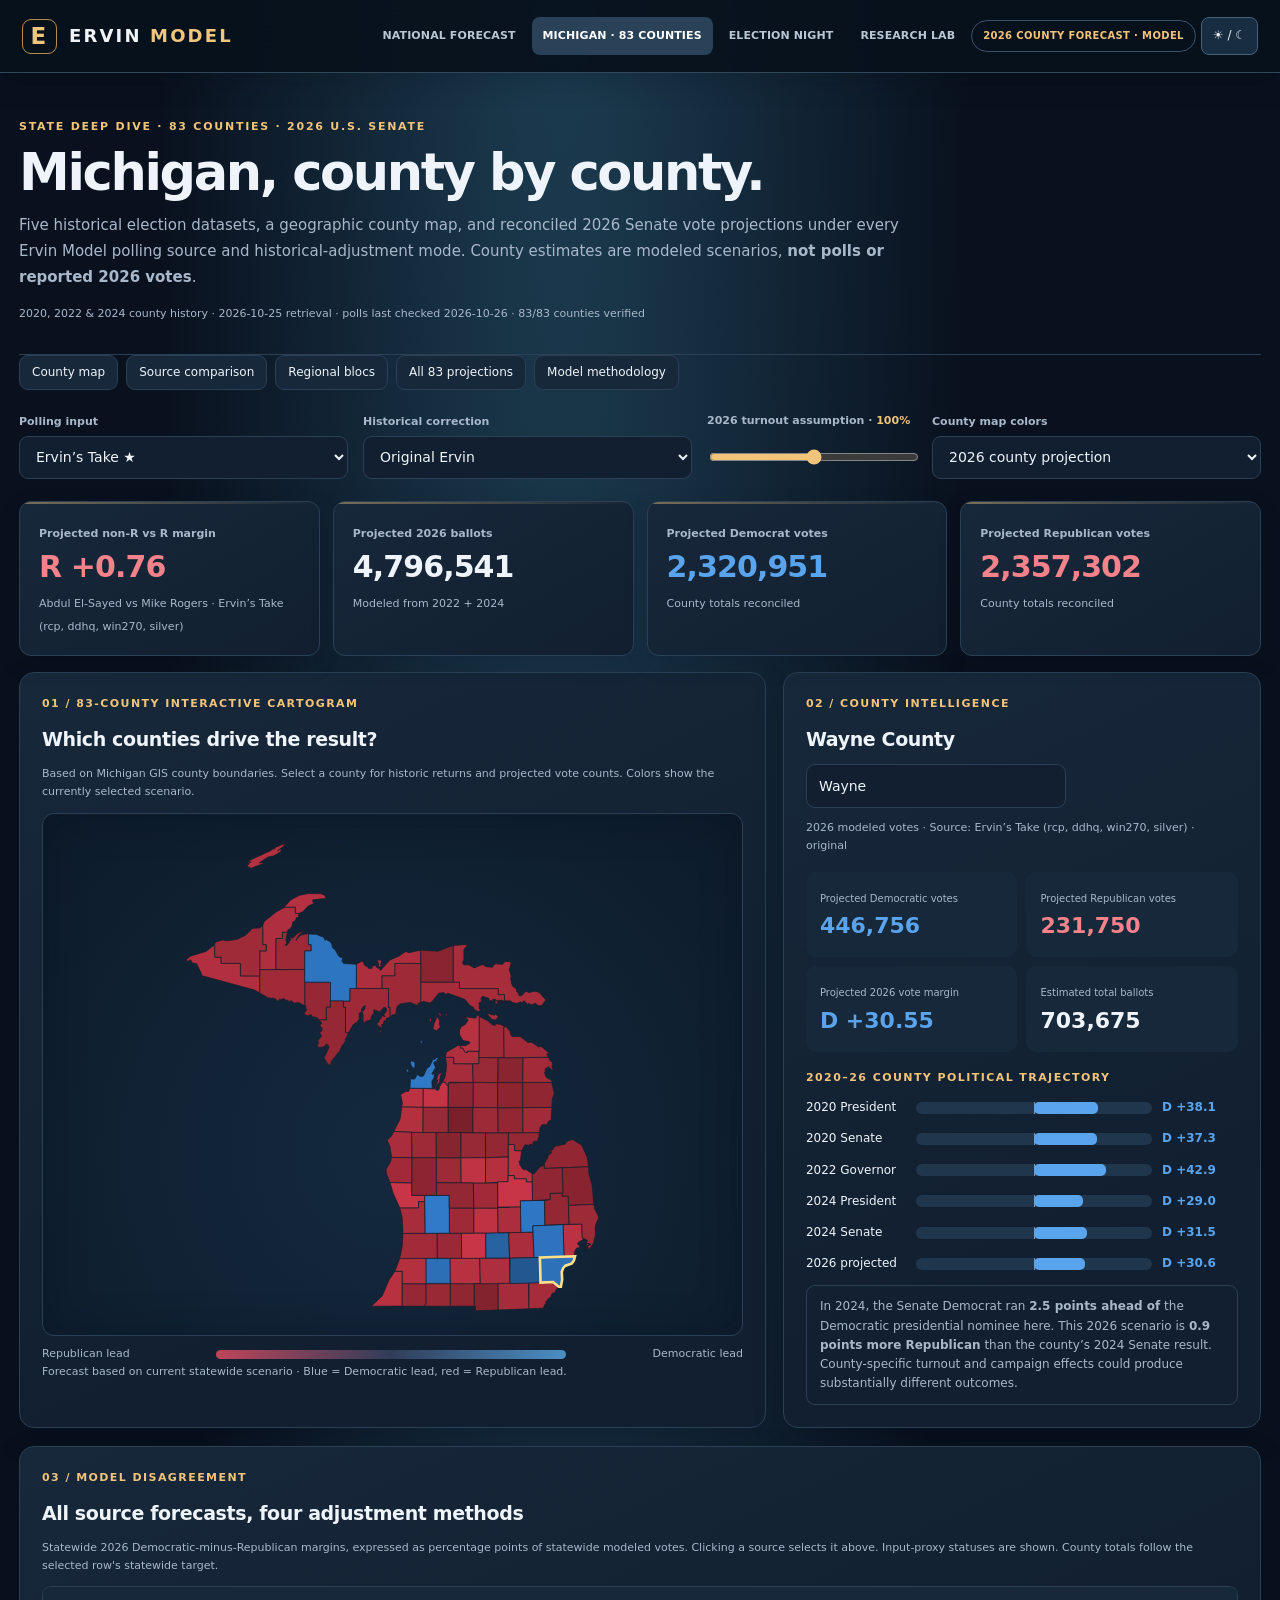
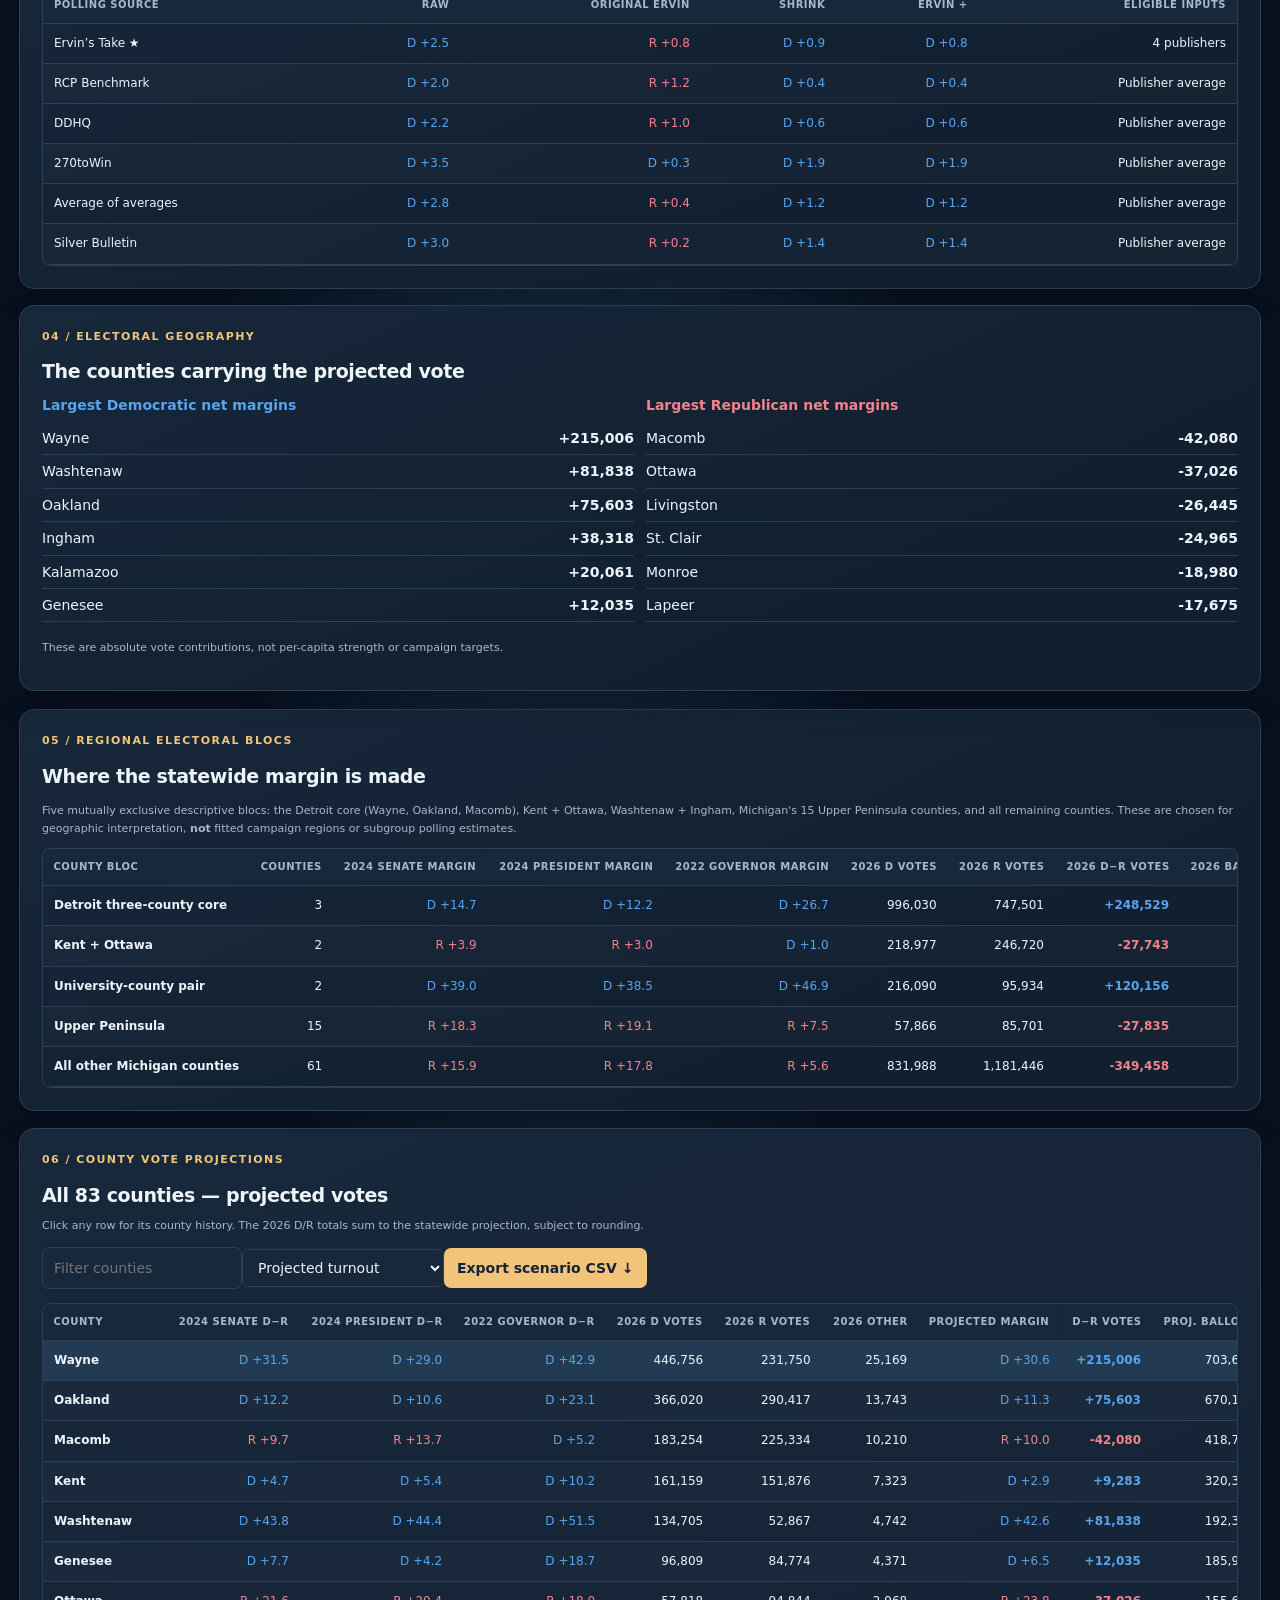
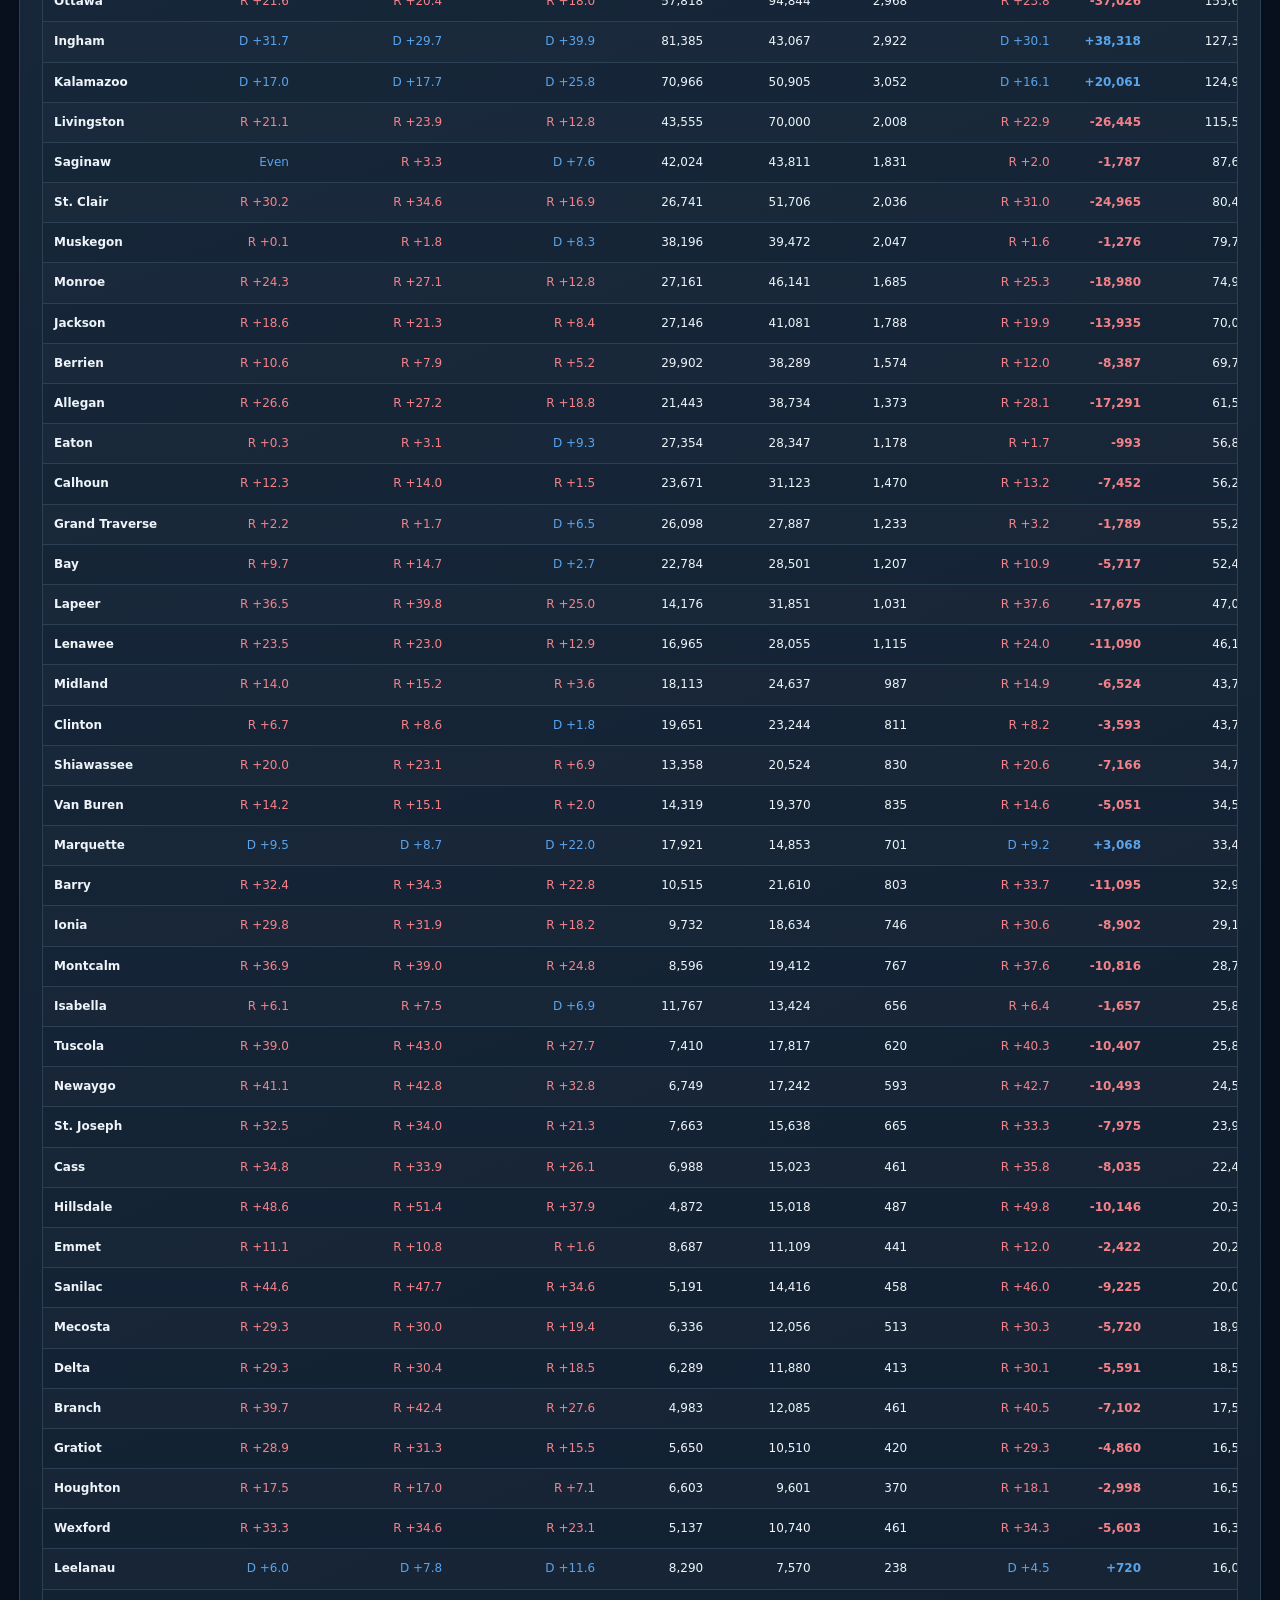
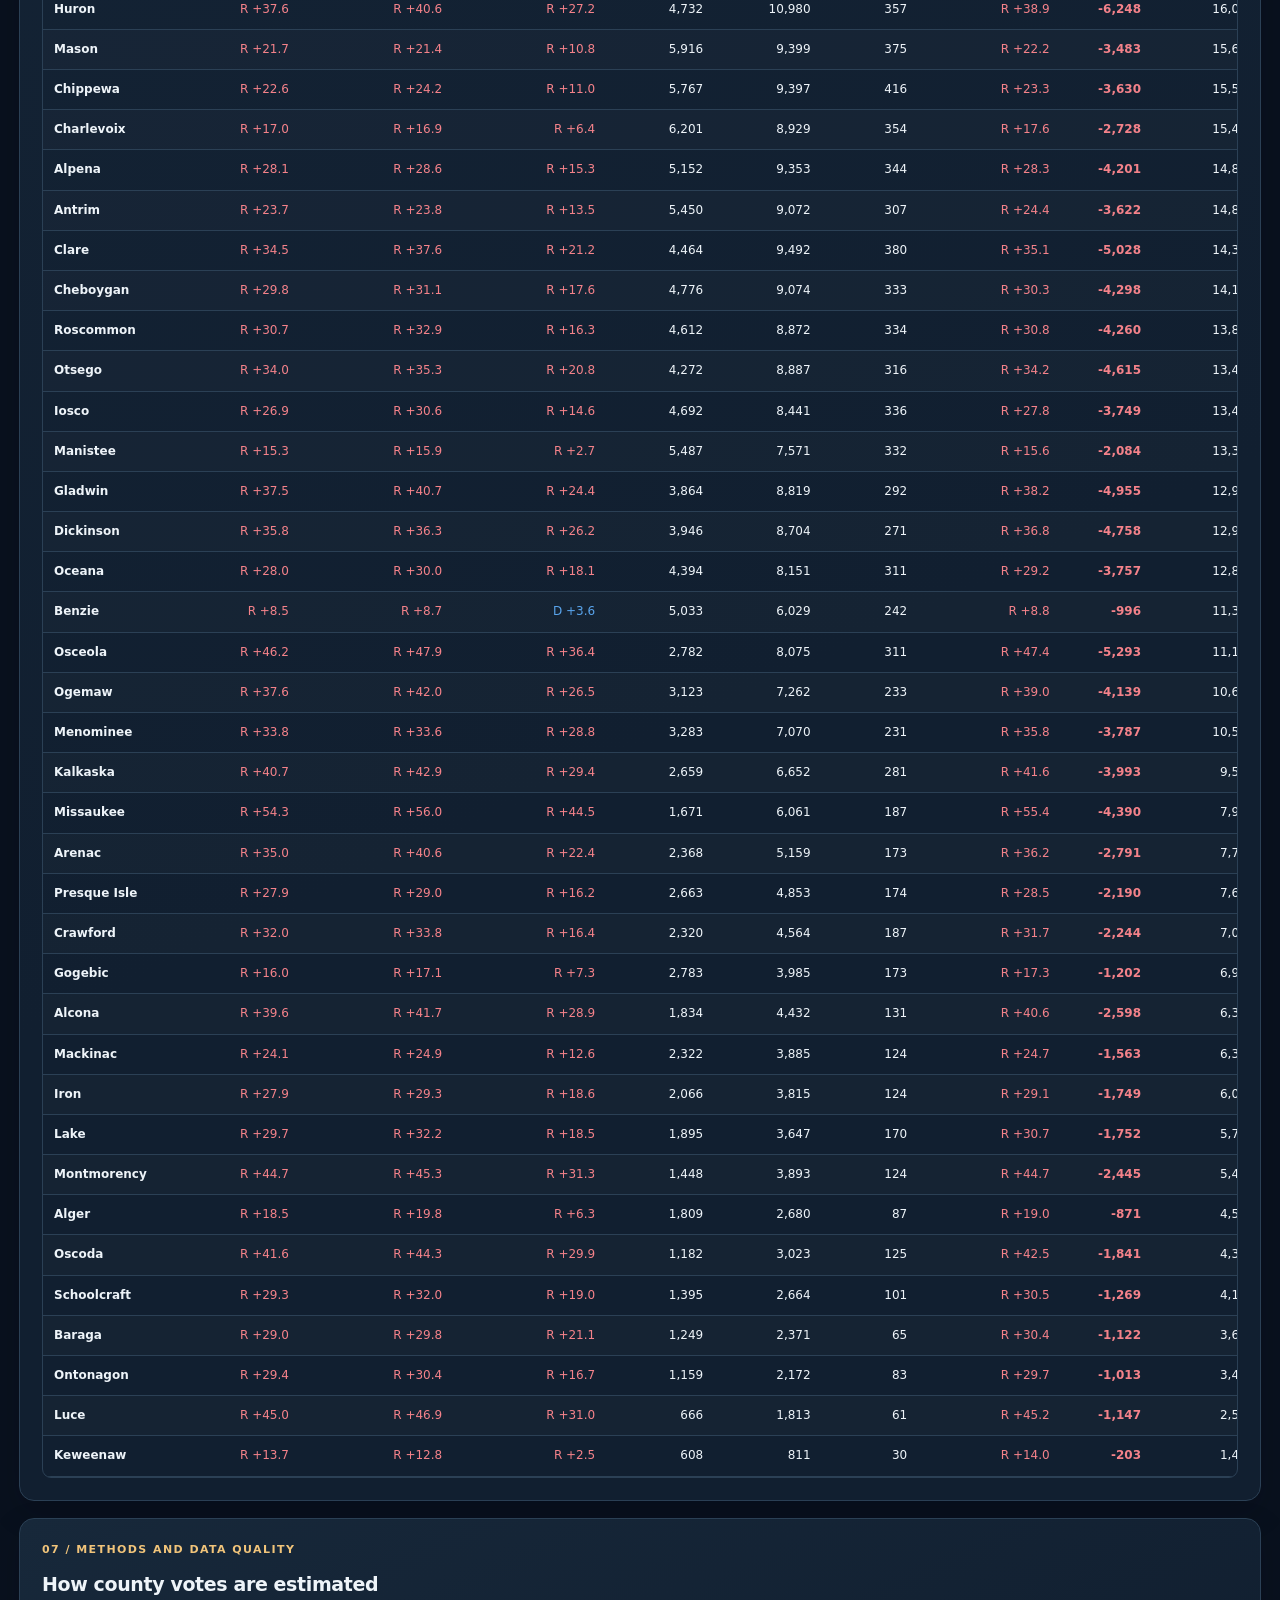
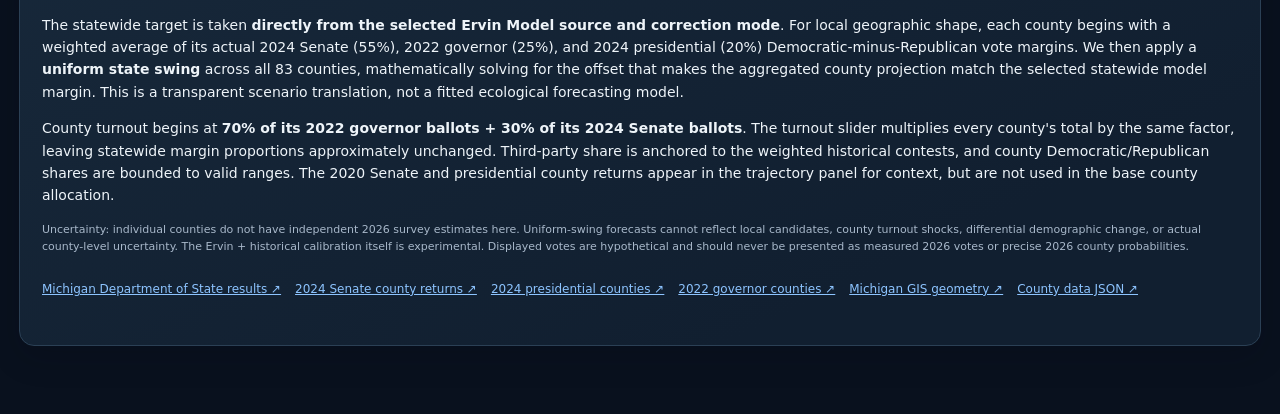
==== commit 67b14b2b: "Apply main Ervin Model square-E navigation and shared responsive site chrome" ====
--- a/michigan/index.html
+++ b/michigan/index.html
@@ -33,8 +33,8 @@
 @media(max-width:650px){.hero{padding-top:26px}.panel{box-shadow:none}.topnav{flex-wrap:wrap}}
 @media(prefers-reduced-motion:reduce){.topnav a{transition:none}}
 
-</style></head>
-<body><header class="top"><a class="brand" href="../">E <strong>ERVIN MODEL</strong></a><nav class="topnav"><a href="../">National model</a><a href="./" class="active" aria-current="page">Michigan counties</a><a href="election-night/">Election night · precincts</a><a href="../#researchLab">Research Lab</a><button id="themeToggle" style="color:var(--gold);border:1px solid var(--line);background:transparent;border-radius:7px;padding:4px 8px" aria-label="Toggle color theme">◐</button></nav></header>
+</style><link rel="stylesheet" href="../site-chrome.css"></head>
+<body><header class="site-header"><div class="site-header-inner"><a class="site-brand" href="../" aria-label="Ervin Model main dashboard"><span class="site-emblem" aria-hidden="true">E</span><span>ERVIN <b>MODEL</b></span></a><button type="button" class="site-mobile-toggle" aria-controls="siteNavigation" aria-expanded="false" aria-label="Toggle site navigation">☰ Menu</button><nav id="siteNavigation" class="site-nav" aria-label="Main navigation"><a href="../">NATIONAL FORECAST</a><a href="./" aria-current="page">MICHIGAN · 83 COUNTIES</a><a href="election-night/">ELECTION NIGHT</a><a href="../#researchLab">RESEARCH LAB</a><span class="site-status">2026 COUNTY FORECAST · MODEL</span><button id="themeToggle" type="button" aria-label="Toggle color theme">☀ / ☾</button></nav></div></header>
 <main class="shell"><div class="hero"><div class="eyebrow">State deep dive · 83 counties · 2026 U.S. Senate</div><h1>Michigan, county by county.</h1><p>Five historical election datasets, a geographic county map, and reconciled 2026 Senate vote projections under every Ervin Model polling source and historical-adjustment mode. County estimates are modeled scenarios, <strong>not polls or reported 2026 votes</strong>.</p><div class="updated" id="dataStatus">Loading official-result-based county history and live model snapshot…</div></div>
 <nav class="panelnav" aria-label="Michigan analysis sections"><a href="#countyMap">County map</a><a href="#scenario">Source comparison</a><a href="#regional">Regional blocs</a><a href="#countyTable">All 83 projections</a><a href="#methodology">Model methodology</a></nav>
 <section class="controls" aria-label="Michigan scenario settings">
@@ -65,4 +65,4 @@
 <div class="sources"><a href="https://www.michigan.gov/sos/elections/election-results-and-data" target="_blank" rel="noopener noreferrer">Michigan Department of State results ↗</a><a href="https://en.wikipedia.org/wiki/2024_United_States_Senate_election_in_Michigan" target="_blank" rel="noopener noreferrer">2024 Senate county returns ↗</a><a href="https://en.wikipedia.org/wiki/2024_United_States_presidential_election_in_Michigan" target="_blank" rel="noopener noreferrer">2024 presidential counties ↗</a><a href="https://en.wikipedia.org/wiki/2022_Michigan_gubernatorial_election" target="_blank" rel="noopener noreferrer">2022 governor counties ↗</a><a href="https://www.mcgi.state.mi.us/maps/rest/services/BaseMap/County_Twp_City/MapServer/0" target="_blank" rel="noopener noreferrer">Michigan GIS geometry ↗</a><a href="county_history.json" target="_blank" rel="noopener noreferrer">County data JSON ↗</a></div></section>
 </main>
 <script src="../scripts/calibration_engine.js" defer></script><script src="dashboard.js" defer></script>
-</body></html>+<script defer src="../site-chrome.js"></script></body></html>
--- a/site-chrome.css
+++ b/site-chrome.css
@@ -0,0 +1,38 @@
+
+/* Single Ervin Model navigation identity; used by every Michigan dashboard. */
+.site-header{position:sticky;inset:0 0 auto;z-index:500;height:auto;min-height:72px;width:100%;padding:0;background:#08121cee;border-bottom:1px solid #31475a;backdrop-filter:blur(17px);box-shadow:0 8px 28px #020a152e}
+.site-header .site-header-inner{width:min(1480px,calc(100% - 44px));margin:0 auto;display:flex;align-items:center;justify-content:space-between;gap:17px;min-height:72px}
+.site-header .site-brand{flex-shrink:0;display:flex;align-items:center;gap:12px;text-decoration:none!important;color:#f1f4f7!important;font:700 18px/1.1 'Space Grotesk','DM Sans',system-ui,sans-serif;letter-spacing:.12em;white-space:nowrap}
+.site-header .site-brand .site-emblem{display:grid;place-items:center;width:35px;height:35px;border-radius:9px;border:1px solid #b58c50;color:#f0c67d;font:700 23px/1 'Space Grotesk',system-ui,sans-serif}
+.site-header .site-brand b{color:#f0c67d;font-weight:800}
+.site-header .site-nav{display:flex;gap:5px;align-items:center;flex-wrap:wrap;justify-content:flex-end}
+.site-header .site-nav a{margin:0!important;padding:10px 11px;border-radius:8px;color:#b9c7d5!important;letter-spacing:.01em;text-decoration:none;font-size:11px;font-weight:740;transition:background .15s,color .15s}
+.site-header .site-nav a:hover,.site-header .site-nav a[aria-current="page"]{background:#294258;color:#fff!important}
+.site-header .site-nav .site-status{padding:7px 11px;border-radius:99px;border:1px solid #37516b;color:#f1c47a;font-size:10px;font-weight:700;letter-spacing:.035em;white-space:nowrap}
+.site-header .site-nav button,.site-header .site-mobile-toggle{color:#e8f0f8;background:#182d41;border:1px solid #46617b;border-radius:8px;padding:8px 11px;font-size:12px;min-height:37px}
+.site-header .site-nav button:hover,.site-header .site-mobile-toggle:hover{background:#29475d}
+.site-header .site-mobile-toggle{display:none;margin-left:auto}
+.site-header .site-nav a:focus-visible,.site-header button:focus-visible,.site-brand:focus-visible{outline:3px solid #f1c47a;outline-offset:2px}
+.site-header + main{scroll-margin-top:88px}
+body :is(section[id],div[id="countyMap"],div[id="countyTable"]){scroll-margin-top:95px}
+body.light .site-header,html.light .site-header{background:#fafcfdee;border-color:#cbd8e4;box-shadow:0 8px 28px #1a344019}
+body.light .site-brand,html.light .site-brand{color:#183244!important}
+body.light .site-header .site-nav a,html.light .site-header .site-nav a{color:#365167!important}
+body.light .site-header .site-nav a:hover,body.light .site-header .site-nav a[aria-current="page"],html.light .site-header .site-nav a:hover{background:#e3eaf0;color:#132c40!important}
+body.light .site-header .site-nav .site-status,html.light .site-header .site-nav .site-status{color:#865415}
+body.light .site-header button,html.light .site-header button{background:#f3f7fa;color:#244058;border-color:#cbd9e2}
+@media(max-width:1080px){
+.site-header .site-mobile-toggle{display:block}
+.site-header .site-header-inner{min-height:70px;flex-wrap:wrap;padding:10px 0}
+.site-header .site-nav{display:none;flex:1 0 100%;justify-content:stretch;flex-direction:column;align-items:stretch;padding:7px 0 13px;border-top:1px solid #32465b}
+.site-header .site-nav.is-open{display:flex}
+.site-header .site-nav a{padding:11px 13px}
+.site-header .site-nav .site-status{align-self:flex-start;margin:4px 10px}
+.site-header .site-nav button{align-self:flex-start;margin:5px 10px}
+}
+@media(max-width:450px){.site-header .site-header-inner{width:calc(100% - 28px)}.site-header .site-brand{font-size:16px;gap:9px}}
+@media(prefers-reduced-motion:reduce){.site-header *{transition:none!important}}
+
+.site-back-top{position:fixed;z-index:95;right:18px;bottom:20px;min-width:59px;padding:10px 13px;border:1px solid #7790a4;border-radius:10px;background:#18364de8;color:#f6f8ff;font:750 12px system-ui;box-shadow:0 8px 26px #0007;cursor:pointer}
+.site-back-top[hidden]{display:none}.site-back-top:hover{background:#335771}
+.site-back-top:focus-visible{outline:3px solid #f1c47a;outline-offset:3px}
